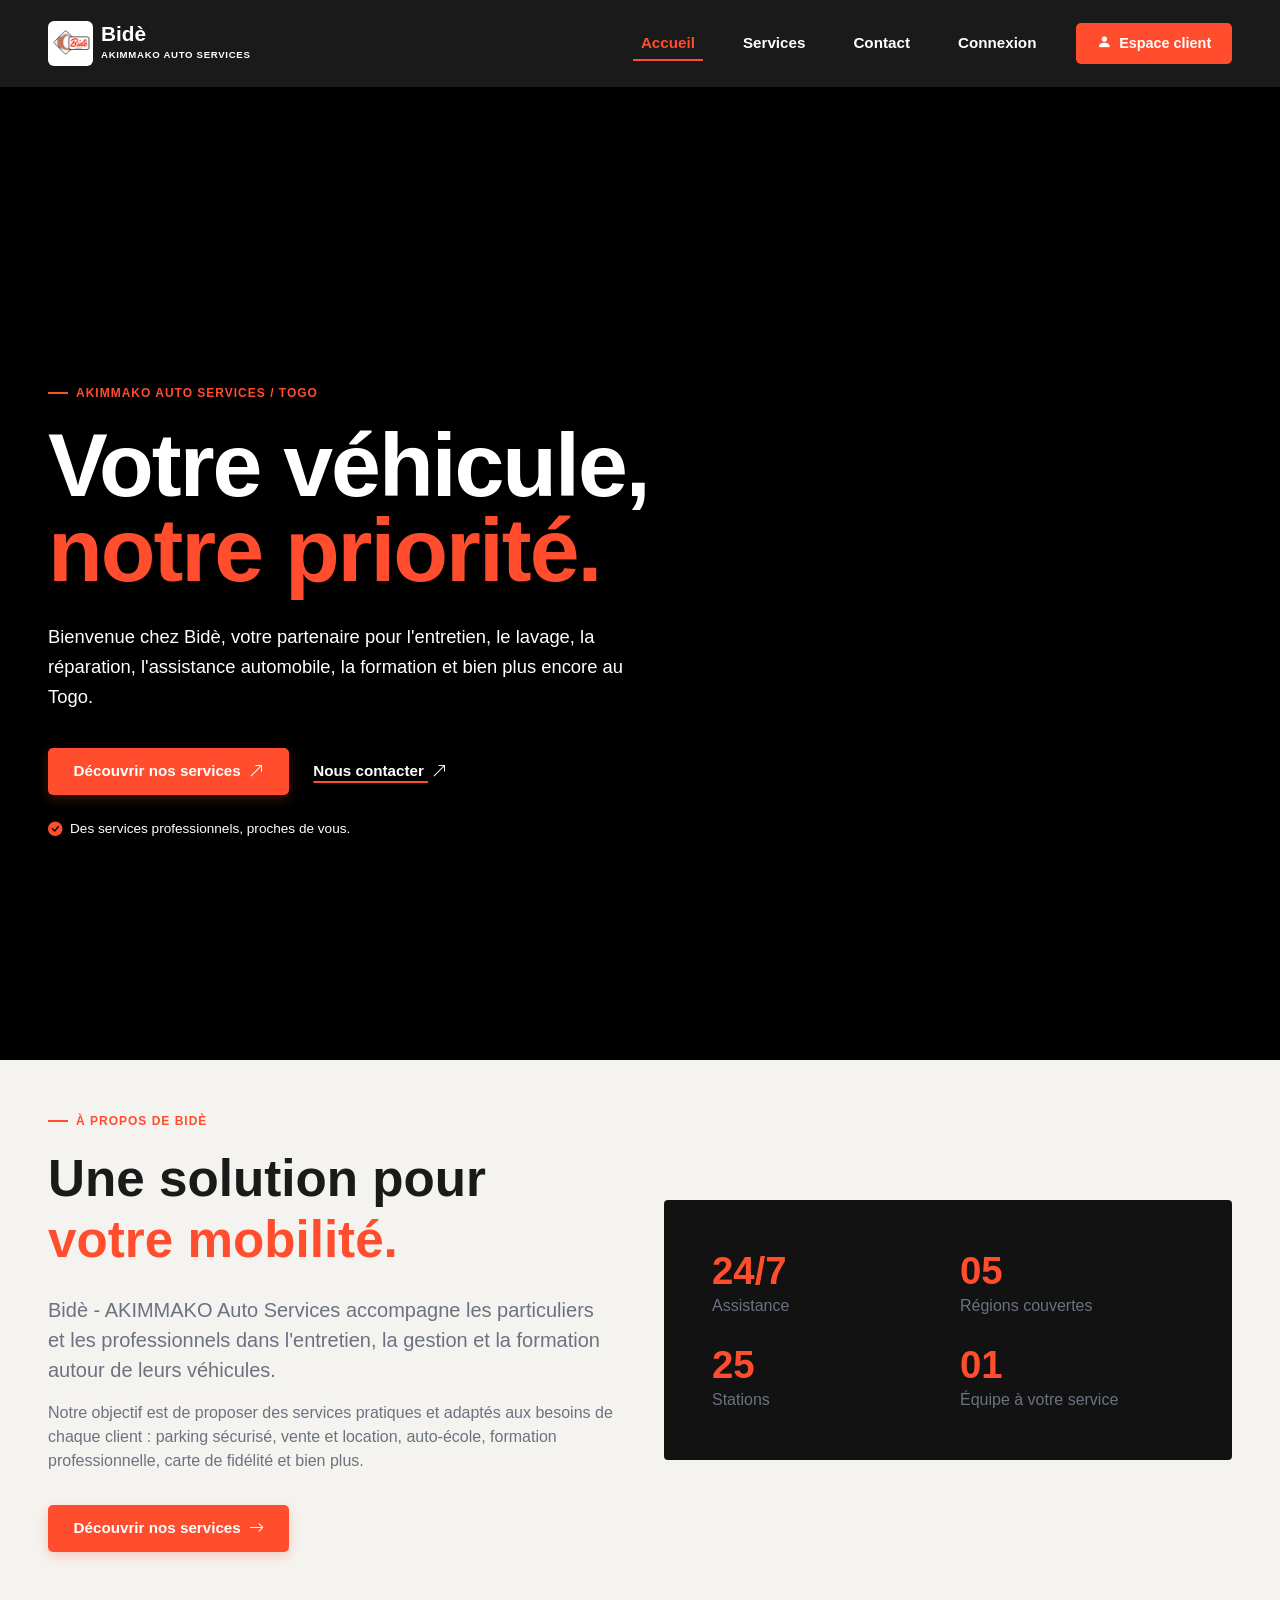
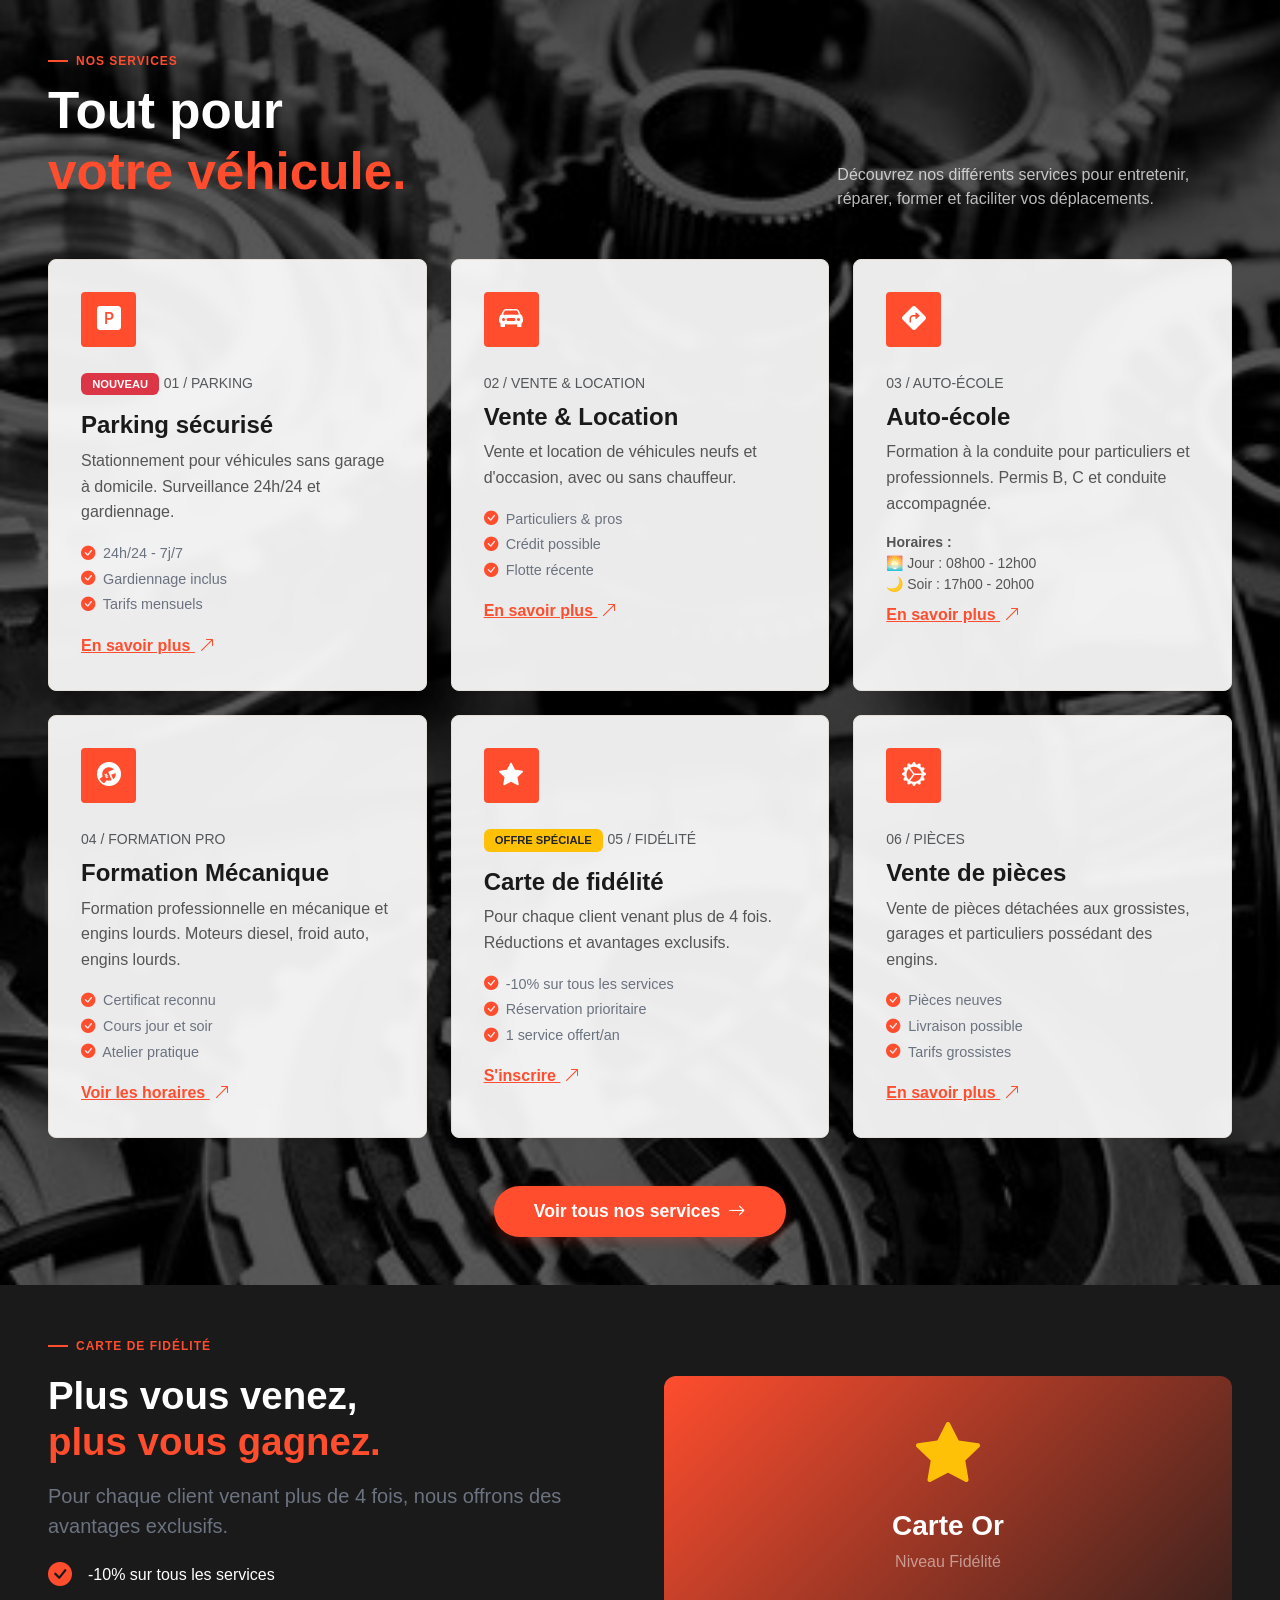
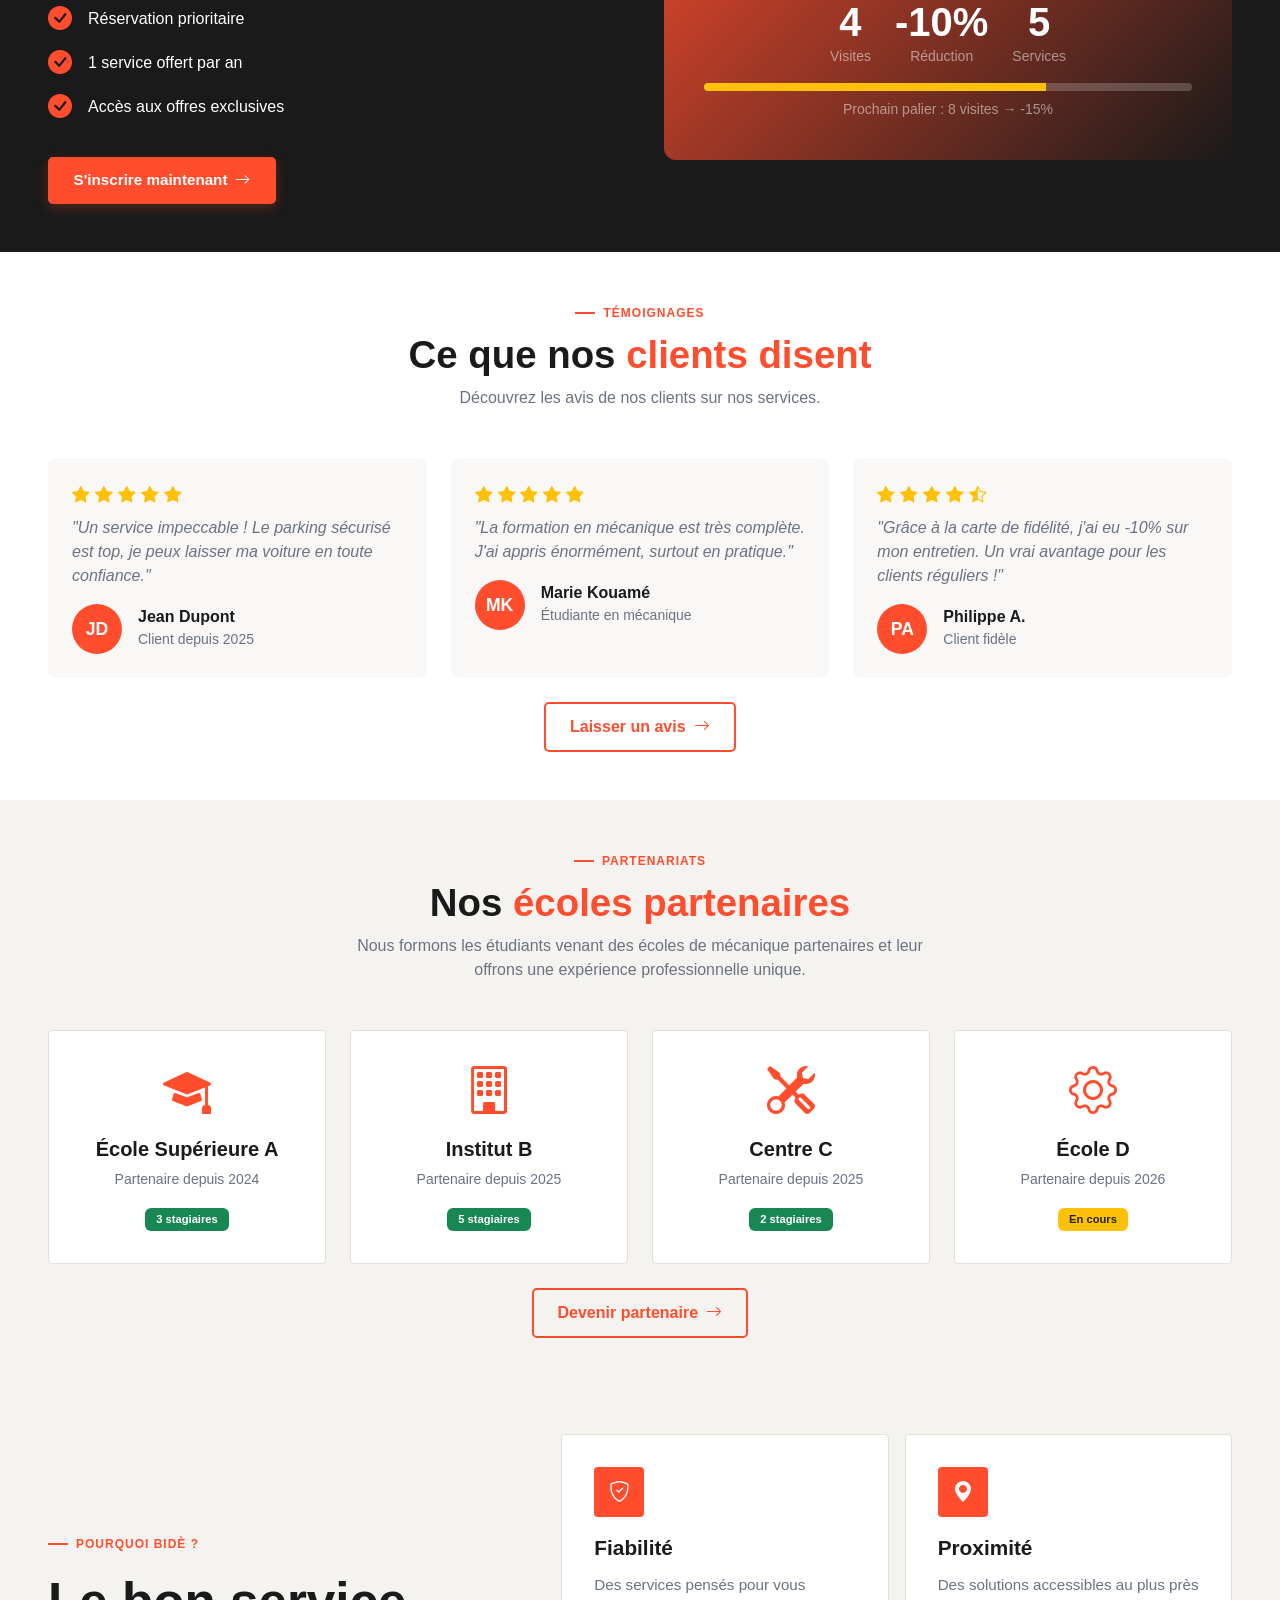
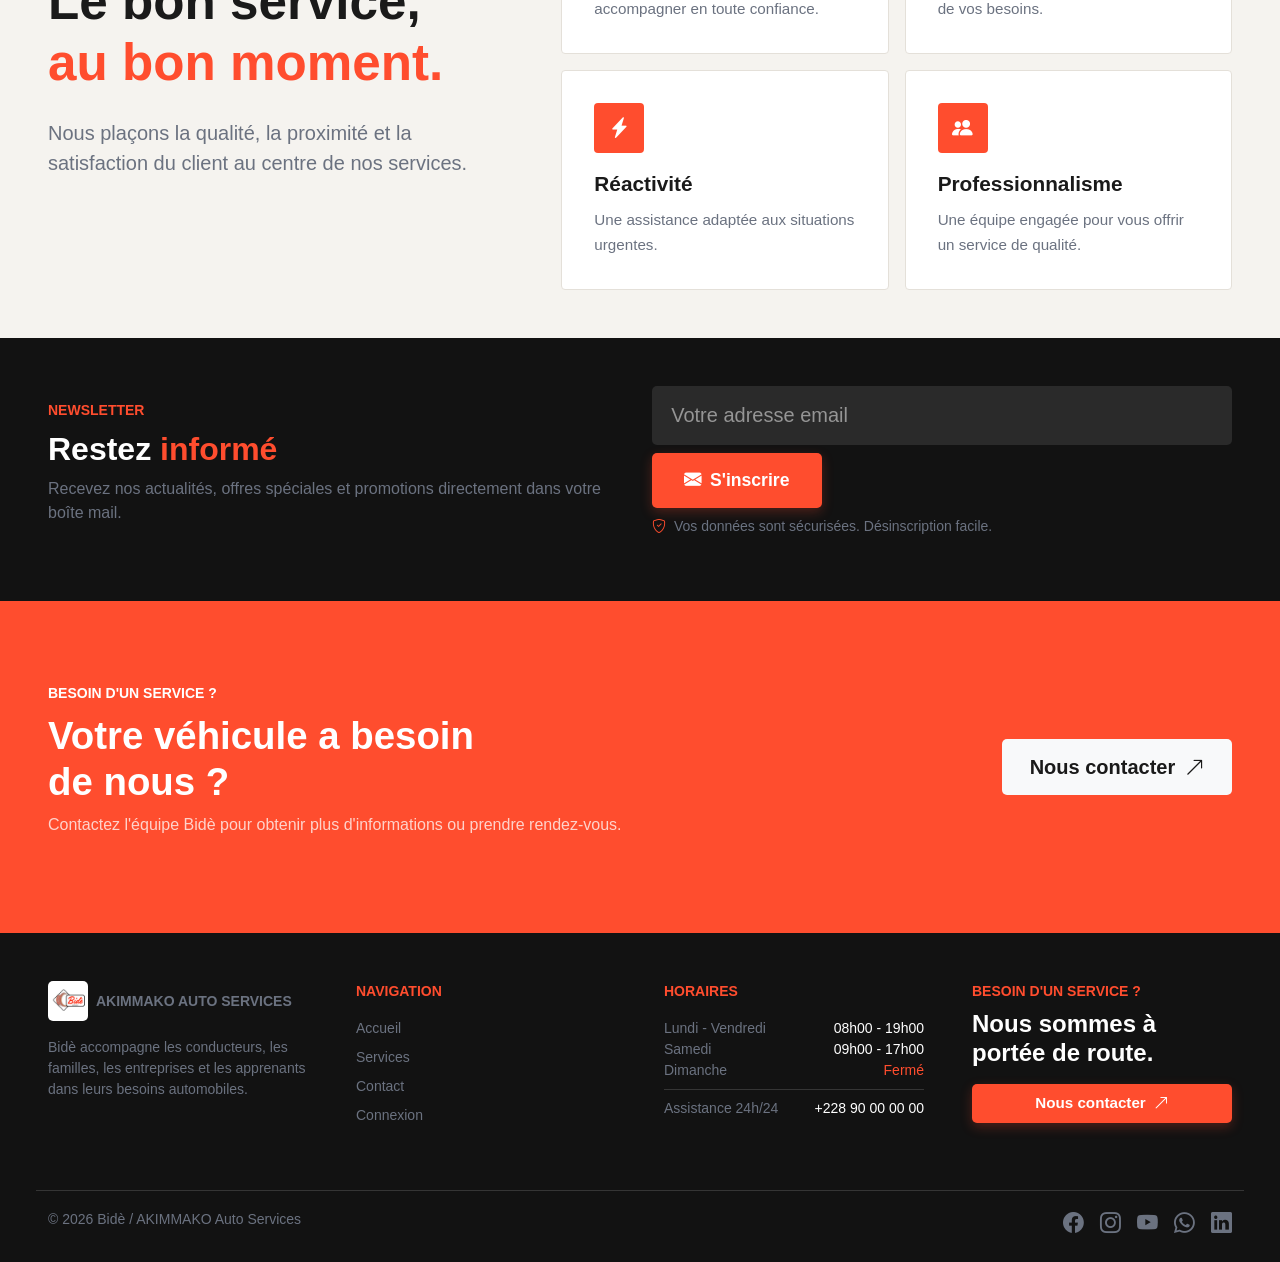
==== index.html @ 925da997 "Mise à jour complète du site : - Pages accueil, contact et services mises à jour - Nouvelles images " ====
<!DOCTYPE html>
<html lang="fr">

<head>
    <meta charset="UTF-8">
    <meta name="viewport" content="width=device-width, initial-scale=1.0">
    <title>Bidè - AKIMMAKO Auto Services</title>

    <!-- =====================================================
         BOOTSTRAP CSS
    ====================================================== -->
    <link href="https://cdn.jsdelivr.net/npm/bootstrap@5.3.0/dist/css/bootstrap.min.css" rel="stylesheet">

    <!-- =====================================================
         BOOTSTRAP ICONS
    ====================================================== -->
    <link rel="stylesheet" href="https://cdn.jsdelivr.net/npm/bootstrap-icons@1.11.0/font/bootstrap-icons.css">

    <!-- =====================================================
         CSS PERSONNALISÉ
    ====================================================== -->
    <link rel="stylesheet" href="css/style.css">

</head>

<body>

    <!-- =====================================================
         NAVBAR
    ====================================================== -->
    <nav class="navbar navbar-expand-lg navbar-bide">
        <div class="container-fluid px-lg-5">
            <a class="navbar-brand d-flex align-items-center gap-2" href="index.html">
                <img src="images/logo.jpeg" alt="Logo Bidè" class="brand-logo-img">
                <div>
                    <span class="brand-title">Bidè</span>
                    <span class="brand-subtitle">AKIMMAKO AUTO SERVICES</span>
                </div>
            </a>

            <button class="navbar-toggler" type="button" data-bs-toggle="collapse" data-bs-target="#navbarContent"
                    aria-controls="navbarContent" aria-expanded="false" aria-label="Ouvrir le menu">
                <span class="navbar-toggler-icon"></span>
            </button>

            <div class="collapse navbar-collapse" id="navbarContent">
                <ul class="navbar-nav ms-auto align-items-lg-center">
                    <li class="nav-item">
                        <a class="nav-link nav-link-bide active" href="index.html">Accueil</a>
                    </li>
                    <li class="nav-item">
                        <a class="nav-link nav-link-bide" href="depot_camara/service.html">Services</a>
                    </li>
                    <li class="nav-item">
                        <a class="nav-link nav-link-bide" href="pages/contact.html">Contact</a>
                    </li>
                    <li class="nav-item">
                        <a class="nav-link nav-link-bide" href="depot_serge/connexion.html">Connexion</a>
                    </li>
                    <li class="nav-item">
                        <a class="navbar-login" href="depot_serge/connexion.html">
                            <i class="bi bi-person-fill me-1"></i> Espace client
                        </a>
                    </li>
                </ul>
            </div>
        </div>
    </nav>
    <!-- =====================================================
         HERO - VIDÉO EN ARRIÈRE-PLAN
    ====================================================== -->
    <section class="hero-video-section">

        <!-- VIDÉO -->
        <video class="hero-video" autoplay muted loop playsinline>
            <source src="videos/videoaccueil1.mp4" type="video/mp4">
            Votre navigateur ne supporte pas la vidéo.
        </video>

        <!-- OVERLAY -->
        <div class="hero-overlay"></div>

        <!-- CONTENU HERO -->
        <div class="container-fluid px-lg-5 position-relative" style="z-index: 3;">
            <div class="row align-items-center min-vh-100">
                <div class="col-lg-7">

                    <span class="tagline-red">AKIMMAKO AUTO SERVICES / TOGO</span>

                    <h1 class="hero-title text-white">
                        Votre véhicule,<br>
                        <span class="text-red">notre priorité.</span>
                    </h1>

                    <p class="hero-description text-white">
                        Bienvenue chez Bidè, votre partenaire pour l'entretien, le lavage, la réparation,
                        l'assistance automobile, la formation et bien plus encore au Togo.
                    </p>

                    <div class="d-flex align-items-center gap-4 flex-wrap">
                        <a href="depot_camara/service.html" class="btn btn-red">
                            Découvrir nos services
                            <i class="bi bi-arrow-up-right ms-1"></i>
                        </a>
                        <a href="pages/contact.html" class="btn-link-underline">
                            Nous contacter
                            <i class="bi bi-arrow-up-right ms-1"></i>
                        </a>
                    </div>

                    <div class="sub-text-check mt-4">
                        <i class="bi bi-check-circle-fill text-danger"></i>
                        <span class="text-white">Des services professionnels, proches de vous.</span>
                    </div>

                </div>
            </div>
        </div>

    </section>


    <!-- =====================================================
         PRÉSENTATION - À PROPOS
    ====================================================== -->
    <section class="py-5">
        <div class="container-fluid px-lg-5">

            <div class="row align-items-center g-5">

                <!-- TEXTE -->
                <div class="col-lg-6">
                    <span class="tagline-red">À PROPOS DE BIDÈ</span>
                    <h2 class="display-3 fw-bold mt-3">
                        Une solution pour<br>
                        <span class="text-danger">votre mobilité.</span>
                    </h2>
                    <p class="text-secondary fs-5 mt-4">
                        Bidè - AKIMMAKO Auto Services accompagne les particuliers et les professionnels
                        dans l'entretien, la gestion et la formation autour de leurs véhicules.
                    </p>
                    <p class="text-secondary">
                        Notre objectif est de proposer des services pratiques et adaptés aux besoins
                        de chaque client : parking sécurisé, vente et location, auto-école,
                        formation professionnelle, carte de fidélité et bien plus.
                    </p>
                    <a href="depot_camara/service.html" class="btn btn-red mt-3">
                        Découvrir nos services
                        <i class="bi bi-arrow-right ms-1"></i>
                    </a>
                </div>

                <!-- CHIFFRES -->
                <div class="col-lg-6">
                    <div class="bg-dark text-white p-5 rounded">

                        <div class="row g-4">

                            <div class="col-6">
                                <div class="display-4 fw-bold text-danger">24/7</div>
                                <p class="text-secondary mb-0">Assistance</p>
                            </div>

                            <div class="col-6">
                                <div class="display-4 fw-bold text-danger">05</div>
                                <p class="text-secondary mb-0">Régions couvertes</p>
                            </div>

                            <div class="col-6">
                                <div class="display-4 fw-bold text-danger">25</div>
                                <p class="text-secondary mb-0">Stations</p>
                            </div>

                            <div class="col-6">
                                <div class="display-4 fw-bold text-danger">01</div>
                                <p class="text-secondary mb-0">Équipe à votre service</p>
                            </div>

                        </div>

                    </div>
                </div>

            </div>

        </div>
    </section>


    <!-- =====================================================
         NOS SERVICES (avec image de fond)
    ====================================================== -->
    <section id="services" class="py-5">

        <div class="container-fluid px-lg-5">

            <!-- TITRE -->
            <div class="d-flex justify-content-between align-items-end mb-5">
                <div>
                    <span class="tagline-red">NOS SERVICES</span>
                    <h2 class="display-3 fw-bold mt-2">
                        Tout pour<br>
                        <span class="text-danger">votre véhicule.</span>
                    </h2>
                </div>
                <p class="text-white col-lg-4 mb-0 d-none d-lg-block" style="opacity: 0.85;">
                    Découvrez nos différents services pour entretenir, réparer, former et faciliter vos déplacements.
                </p>
            </div>

            <!-- CARTES SERVICES -->
            <div class="row g-4">

                <!-- 1. PARKING -->
                <div class="col-lg-4 col-md-6">
                    <div class="home-service-card">
                        <div class="service-icon"><i class="bi bi-p-square-fill"></i></div>
                        <span class="badge bg-danger mb-2">NOUVEAU</span>
                        <span class="small text-muted">01 / PARKING</span>
                        <h3 class="fw-bold mt-2">Parking sécurisé</h3>
                        <p class="text-secondary">
                            Stationnement pour véhicules sans garage à domicile.
                            Surveillance 24h/24 et gardiennage.
                        </p>
                        <ul class="list-unstyled small text-start">
                            <li><i class="bi bi-check-circle-fill text-danger me-1"></i> 24h/24 - 7j/7</li>
                            <li><i class="bi bi-check-circle-fill text-danger me-1"></i> Gardiennage inclus</li>
                            <li><i class="bi bi-check-circle-fill text-danger me-1"></i> Tarifs mensuels</li>
                        </ul>
                        <a href="depot_camara/service.html" class="fw-bold" style="color: #FF4D2E;">
                            En savoir plus <i class="bi bi-arrow-up-right ms-1"></i>
                        </a>
                    </div>
                </div>

                <!-- 2. VENTE & LOCATION -->
                <div class="col-lg-4 col-md-6">
                    <div class="home-service-card">
                        <div class="service-icon"><i class="bi bi-car-front-fill"></i></div>
                        <span class="small text-muted">02 / VENTE & LOCATION</span>
                        <h3 class="fw-bold mt-2">Vente & Location</h3>
                        <p class="text-secondary">
                            Vente et location de véhicules neufs et d'occasion,
                            avec ou sans chauffeur.
                        </p>
                        <ul class="list-unstyled small text-start">
                            <li><i class="bi bi-check-circle-fill text-danger me-1"></i> Particuliers & pros</li>
                            <li><i class="bi bi-check-circle-fill text-danger me-1"></i> Crédit possible</li>
                            <li><i class="bi bi-check-circle-fill text-danger me-1"></i> Flotte récente</li>
                        </ul>
                        <a href="depot_camara/service.html" class="fw-bold" style="color: #FF4D2E;">
                            En savoir plus <i class="bi bi-arrow-up-right ms-1"></i>
                        </a>
                    </div>
                </div>

                <!-- 3. AUTO-ÉCOLE -->
                <div class="col-lg-4 col-md-6">
                    <div class="home-service-card">
                        <div class="service-icon"><i class="bi bi-sign-turn-right-fill"></i></div>
                        <span class="small text-muted">03 / AUTO-ÉCOLE</span>
                        <h3 class="fw-bold mt-2">Auto-école</h3>
                        <p class="text-secondary">
                            Formation à la conduite pour particuliers et professionnels.
                            Permis B, C et conduite accompagnée.
                        </p>
                        <div class="small text-start text-secondary">
                            <strong>Horaires :</strong><br>
                            🌅 Jour : 08h00 - 12h00<br>
                            🌙 Soir : 17h00 - 20h00
                        </div>
                        <a href="depot_camara/service.html" class="fw-bold mt-2 d-inline-block" style="color: #FF4D2E;">
                            En savoir plus <i class="bi bi-arrow-up-right ms-1"></i>
                        </a>
                    </div>
                </div>

                <!-- 4. FORMATION MÉCANIQUE -->
                <div class="col-lg-4 col-md-6">
                    <div class="home-service-card">
                        <div class="service-icon"><i class="bi bi-wrench-adjustable-circle-fill"></i></div>
                        <span class="small text-muted">04 / FORMATION PRO</span>
                        <h3 class="fw-bold mt-2">Formation Mécanique</h3>
                        <p class="text-secondary">
                            Formation professionnelle en mécanique et engins lourds.
                            Moteurs diesel, froid auto, engins lourds.
                        </p>
                        <ul class="list-unstyled small text-start">
                            <li><i class="bi bi-check-circle-fill text-danger me-1"></i> Certificat reconnu</li>
                            <li><i class="bi bi-check-circle-fill text-danger me-1"></i> Cours jour et soir</li>
                            <li><i class="bi bi-check-circle-fill text-danger me-1"></i> Atelier pratique</li>
                        </ul>
                        <a href="depot_camara/service.html" class="fw-bold" style="color: #FF4D2E;">
                            Voir les horaires <i class="bi bi-arrow-up-right ms-1"></i>
                        </a>
                    </div>
                </div>

                <!-- 5. CARTE DE FIDÉLITÉ -->
                <div class="col-lg-4 col-md-6">
                    <div class="home-service-card">
                        <div class="service-icon"><i class="bi bi-star-fill"></i></div>
                        <span class="badge bg-warning text-dark mb-2">OFFRE SPÉCIALE</span>
                        <span class="small text-muted">05 / FIDÉLITÉ</span>
                        <h3 class="fw-bold mt-2">Carte de fidélité</h3>
                        <p class="text-secondary">
                            Pour chaque client venant plus de 4 fois.
                            Réductions et avantages exclusifs.
                        </p>
                        <ul class="list-unstyled small text-start">
                            <li><i class="bi bi-check-circle-fill text-danger me-1"></i> -10% sur tous les services</li>
                            <li><i class="bi bi-check-circle-fill text-danger me-1"></i> Réservation prioritaire</li>
                            <li><i class="bi bi-check-circle-fill text-danger me-1"></i> 1 service offert/an</li>
                        </ul>
                        <a href="depot_serge/connexion.html" class="fw-bold" style="color: #FF4D2E;">
                            S'inscrire <i class="bi bi-arrow-up-right ms-1"></i>
                        </a>
                    </div>
                </div>

                <!-- 6. VENTE PIÈCES -->
                <div class="col-lg-4 col-md-6">
                    <div class="home-service-card">
                        <div class="service-icon"><i class="bi bi-gear-wide-connected"></i></div>
                        <span class="small text-muted">06 / PIÈCES</span>
                        <h3 class="fw-bold mt-2">Vente de pièces</h3>
                        <p class="text-secondary">
                            Vente de pièces détachées aux grossistes, garages
                            et particuliers possédant des engins.
                        </p>
                        <ul class="list-unstyled small text-start">
                            <li><i class="bi bi-check-circle-fill text-danger me-1"></i> Pièces neuves</li>
                            <li><i class="bi bi-check-circle-fill text-danger me-1"></i> Livraison possible</li>
                            <li><i class="bi bi-check-circle-fill text-danger me-1"></i> Tarifs grossistes</li>
                        </ul>
                        <a href="depot_camara/service.html" class="fw-bold" style="color: #FF4D2E;">
                            En savoir plus <i class="bi bi-arrow-up-right ms-1"></i>
                        </a>
                    </div>
                </div>

            </div>

            <!-- BOUTON -->
            <div class="text-center mt-5">
                <a href="depot_camara/service.html" class="btn btn-red btn-lg">
                    Voir tous nos services
                    <i class="bi bi-arrow-right ms-1"></i>
                </a>
            </div>

        </div>

    </section>


    <!-- =====================================================
         CARTE DE FIDÉLITÉ (section dédiée)
    ====================================================== -->
    <section class="py-5 fidelite-section" style="background-color: #1A1A1A;">
        <div class="container-fluid px-lg-5">

            <div class="row align-items-center g-5">

                <div class="col-lg-6">
                    <span class="tagline-red" style="color: #FF4D2E;">CARTE DE FIDÉLITÉ</span>
                    <h2 class="display-4 fw-bold text-white mt-3">
                        Plus vous venez, <br>
                        <span class="text-danger">plus vous gagnez.</span>
                    </h2>
                    <p class="text-secondary fs-5 mt-3">
                        Pour chaque client venant plus de 4 fois,
                        nous offrons des avantages exclusifs.
                    </p>
                    <ul class="list-unstyled mt-3">
                        <li class="d-flex align-items-center gap-3 mb-2">
                            <i class="bi bi-check-circle-fill text-danger fs-4"></i>
                            <span class="text-white">-10% sur tous les services</span>
                        </li>
                        <li class="d-flex align-items-center gap-3 mb-2">
                            <i class="bi bi-check-circle-fill text-danger fs-4"></i>
                            <span class="text-white">Réservation prioritaire</span>
                        </li>
                        <li class="d-flex align-items-center gap-3 mb-2">
                            <i class="bi bi-check-circle-fill text-danger fs-4"></i>
                            <span class="text-white">1 service offert par an</span>
                        </li>
                        <li class="d-flex align-items-center gap-3 mb-2">
                            <i class="bi bi-check-circle-fill text-danger fs-4"></i>
                            <span class="text-white">Accès aux offres exclusives</span>
                        </li>
                    </ul>
                    <a href="depot_serge/connexion.html" class="btn btn-red mt-3">
                        S'inscrire maintenant
                        <i class="bi bi-arrow-right ms-1"></i>
                    </a>
                </div>

                <div class="col-lg-6">
                    <div class="card-fidelite">
                        <div class="text-white">
                            <i class="bi bi-star-fill display-1 star-icon"></i>
                            <h3 class="fw-bold mt-3">Carte Or</h3>
                            <p class="text-white-50">Niveau Fidélité</p>
                            <div class="d-flex justify-content-center gap-4 mt-4">
                                <div>
                                    <span class="display-6 fw-bold">4</span>
                                    <small class="d-block text-white-50">Visites</small>
                                </div>
                                <div>
                                    <span class="display-6 fw-bold">-10%</span>
                                    <small class="d-block text-white-50">Réduction</small>
                                </div>
                                <div>
                                    <span class="display-6 fw-bold">5</span>
                                    <small class="d-block text-white-50">Services</small>
                                </div>
                            </div>
                            <div class="progress mt-3">
                                <div class="progress-bar bg-warning" style="width: 70%;"></div>
                            </div>
                            <small class="text-white-50 d-block mt-2">
                                Prochain palier : 8 visites → -15%
                            </small>
                        </div>
                    </div>
                </div>

            </div>

        </div>
    </section>


    <!-- =====================================================
         TÉMOIGNAGES CLIENTS
    ====================================================== -->
    <section class="py-5 bg-white">
        <div class="container-fluid px-lg-5">

            <div class="text-center mb-5">
                <span class="tagline-red">TÉMOIGNAGES</span>
                <h2 class="display-4 fw-bold mt-2">
                    Ce que nos <span class="text-danger">clients disent</span>
                </h2>
                <p class="text-secondary col-lg-6 mx-auto">
                    Découvrez les avis de nos clients sur nos services.
                </p>
            </div>

            <div class="row g-4">

                <!-- Témoignage 1 -->
                <div class="col-lg-4 col-md-6">
                    <div class="testimonial-card">
                        <div class="stars">
                            <i class="bi bi-star-fill"></i>
                            <i class="bi bi-star-fill"></i>
                            <i class="bi bi-star-fill"></i>
                            <i class="bi bi-star-fill"></i>
                            <i class="bi bi-star-fill"></i>
                        </div>
                        <p class="text-secondary fst-italic mt-2">
                            "Un service impeccable ! Le parking sécurisé est top,
                            je peux laisser ma voiture en toute confiance."
                        </p>
                        <div class="d-flex align-items-center mt-3">
                            <div class="avatar">JD</div>
                            <div class="ms-3">
                                <h6 class="fw-bold mb-0">Jean Dupont</h6>
                                <small class="text-secondary">Client depuis 2025</small>
                            </div>
                        </div>
                    </div>
                </div>

                <!-- Témoignage 2 -->
                <div class="col-lg-4 col-md-6">
                    <div class="testimonial-card">
                        <div class="stars">
                            <i class="bi bi-star-fill"></i>
                            <i class="bi bi-star-fill"></i>
                            <i class="bi bi-star-fill"></i>
                            <i class="bi bi-star-fill"></i>
                            <i class="bi bi-star-fill"></i>
                        </div>
                        <p class="text-secondary fst-italic mt-2">
                            "La formation en mécanique est très complète.
                            J'ai appris énormément, surtout en pratique."
                        </p>
                        <div class="d-flex align-items-center mt-3">
                            <div class="avatar">MK</div>
                            <div class="ms-3">
                                <h6 class="fw-bold mb-0">Marie Kouamé</h6>
                                <small class="text-secondary">Étudiante en mécanique</small>
                            </div>
                        </div>
                    </div>
                </div>

                <!-- Témoignage 3 -->
                <div class="col-lg-4 col-md-6">
                    <div class="testimonial-card">
                        <div class="stars">
                            <i class="bi bi-star-fill"></i>
                            <i class="bi bi-star-fill"></i>
                            <i class="bi bi-star-fill"></i>
                            <i class="bi bi-star-fill"></i>
                            <i class="bi bi-star-half"></i>
                        </div>
                        <p class="text-secondary fst-italic mt-2">
                            "Grâce à la carte de fidélité, j'ai eu -10% sur
                            mon entretien. Un vrai avantage pour les clients réguliers !"
                        </p>
                        <div class="d-flex align-items-center mt-3">
                            <div class="avatar">PA</div>
                            <div class="ms-3">
                                <h6 class="fw-bold mb-0">Philippe A.</h6>
                                <small class="text-secondary">Client fidèle</small>
                            </div>
                        </div>
                    </div>
                </div>

            </div>

            <div class="text-center mt-4">
                <a href="pages/contact.html" class="btn btn-outline-danger">
                    Laisser un avis
                    <i class="bi bi-arrow-right ms-1"></i>
                </a>
            </div>

        </div>
    </section>


    <!-- =====================================================
         PARTENARIATS ÉCOLES (comme avant)
    ====================================================== -->
    <section class="py-5" style="background-color: #F5F3EF;">
        <div class="container-fluid px-lg-5">

            <div class="text-center mb-5">
                <span class="tagline-red">PARTENARIATS</span>
                <h2 class="display-4 fw-bold mt-2">
                    Nos <span class="text-danger">écoles partenaires</span>
                </h2>
                <p class="text-secondary col-lg-6 mx-auto">
                    Nous formons les étudiants venant des écoles de mécanique partenaires
                    et leur offrons une expérience professionnelle unique.
                </p>
            </div>

            <div class="row g-4 justify-content-center">

                <div class="col-lg-3 col-md-6">
                    <div class="partner-card">
                        <i class="bi bi-mortarboard-fill display-3" style="color: #FF4D2E;"></i>
                        <h5 class="fw-bold mt-3">École Supérieure A</h5>
                        <p class="text-secondary small">Partenaire depuis 2024</p>
                        <span class="badge bg-success">3 stagiaires</span>
                    </div>
                </div>

                <div class="col-lg-3 col-md-6">
                    <div class="partner-card">
                        <i class="bi bi-building display-3" style="color: #FF4D2E;"></i>
                        <h5 class="fw-bold mt-3">Institut B</h5>
                        <p class="text-secondary small">Partenaire depuis 2025</p>
                        <span class="badge bg-success">5 stagiaires</span>
                    </div>
                </div>

                <div class="col-lg-3 col-md-6">
                    <div class="partner-card">
                        <i class="bi bi-tools display-3" style="color: #FF4D2E;"></i>
                        <h5 class="fw-bold mt-3">Centre C</h5>
                        <p class="text-secondary small">Partenaire depuis 2025</p>
                        <span class="badge bg-success">2 stagiaires</span>
                    </div>
                </div>

                <div class="col-lg-3 col-md-6">
                    <div class="partner-card">
                        <i class="bi bi-gear display-3" style="color: #FF4D2E;"></i>
                        <h5 class="fw-bold mt-3">École D</h5>
                        <p class="text-secondary small">Partenaire depuis 2026</p>
                        <span class="badge bg-warning text-dark">En cours</span>
                    </div>
                </div>

            </div>

            <div class="text-center mt-4">
                <a href="pages/contact.html" class="btn btn-outline-danger">
                    Devenir partenaire
                    <i class="bi bi-arrow-right ms-1"></i>
                </a>
            </div>

        </div>
    </section>


    <!-- =====================================================
         POURQUOI NOUS CHOISIR ?
    ====================================================== -->
    <section class="py-5">
        <div class="container-fluid px-lg-5">

            <div class="row align-items-center g-5">

                <div class="col-lg-5">
                    <span class="tagline-red">POURQUOI BIDÈ ?</span>
                    <h2 class="display-3 fw-bold mt-3">
                        Le bon service,<br>
                        <span class="text-danger">au bon moment.</span>
                    </h2>
                    <p class="text-secondary fs-5 mt-4">
                        Nous plaçons la qualité, la proximité et la satisfaction
                        du client au centre de nos services.
                    </p>
                </div>

                <div class="col-lg-7">
                    <div class="row g-3">

                        <div class="col-md-6">
                            <div class="reason-card">
                                <i class="bi bi-shield-check"></i>
                                <h3>Fiabilité</h3>
                                <p>Des services pensés pour vous accompagner en toute confiance.</p>
                            </div>
                        </div>

                        <div class="col-md-6">
                            <div class="reason-card">
                                <i class="bi bi-geo-alt-fill"></i>
                                <h3>Proximité</h3>
                                <p>Des solutions accessibles au plus près de vos besoins.</p>
                            </div>
                        </div>

                        <div class="col-md-6">
                            <div class="reason-card">
                                <i class="bi bi-lightning-charge-fill"></i>
                                <h3>Réactivité</h3>
                                <p>Une assistance adaptée aux situations urgentes.</p>
                            </div>
                        </div>

                        <div class="col-md-6">
                            <div class="reason-card">
                                <i class="bi bi-people-fill"></i>
                                <h3>Professionnalisme</h3>
                                <p>Une équipe engagée pour vous offrir un service de qualité.</p>
                            </div>
                        </div>

                    </div>
                </div>

            </div>

        </div>
    </section>


    <!-- =====================================================
         NEWSLETTER
    ====================================================== -->
    <section class="py-5 bg-dark text-white newsletter-section">
        <div class="container-fluid px-lg-5">

            <div class="row align-items-center g-4">

                <div class="col-lg-6">
                    <span class="text-danger small fw-bold text-uppercase">NEWSLETTER</span>
                    <h2 class="display-5 fw-bold mt-2">
                        Restez <span class="text-danger">informé</span>
                    </h2>
                    <p class="text-secondary">
                        Recevez nos actualités, offres spéciales et promotions
                        directement dans votre boîte mail.
                    </p>
                </div>

                <div class="col-lg-6">
                    <form class="d-flex flex-wrap gap-2">
                        <input type="email" class="form-control form-control-lg flex-grow-1" 
                               placeholder="Votre adresse email" required>
                        <button class="btn btn-red btn-lg">
                            <i class="bi bi-envelope-fill me-1"></i> S'inscrire
                        </button>
                    </form>
                    <p class="text-secondary small mt-2">
                        <i class="bi bi-shield-check text-danger me-1"></i>
                        Vos données sont sécurisées. Désinscription facile.
                    </p>
                </div>

            </div>

        </div>
    </section>


    <!-- =====================================================
         APPEL À L'ACTION
    ====================================================== -->
    <section class="home-cta">

        <div class="container-fluid px-lg-5">

            <div class="row align-items-center">

                <div class="col-lg-8">
                    <span class="small fw-bold text-white">BESOIN D'UN SERVICE ?</span>
                    <h2 class="display-4 fw-bold text-white mt-2">
                        Votre véhicule a besoin<br>de nous ?
                    </h2>
                    <p class="text-white opacity-75">
                        Contactez l'équipe Bidè pour obtenir plus d'informations
                        ou prendre rendez-vous.
                    </p>
                </div>

                <div class="col-lg-4 text-lg-end mt-4 mt-lg-0">
                    <a href="pages/contact.html" class="btn btn-light btn-lg">
                        Nous contacter
                        <i class="bi bi-arrow-up-right ms-1"></i>
                    </a>
                </div>

            </div>

        </div>

    </section>


    <!-- =====================================================
         FOOTER COMPLET
    ====================================================== -->
    <footer class="bg-dark text-white pt-5 pb-4">

        <div class="container-fluid px-lg-5">

            <div class="row g-5">

                <!-- IDENTITÉ -->
                <div class="col-lg-3 col-md-6">
                    <div class="d-flex align-items-center gap-2 mb-3">
                        <img src="images/logo.jpeg" alt="Logo Bidè" class="brand-logo-img-footer">
                        <span class="small fw-semibold text-secondary">AKIMMAKO AUTO SERVICES</span>
                    </div>
                    <p class="text-secondary small">
                        Bidè accompagne les conducteurs, les familles,
                        les entreprises et les apprenants dans leurs
                        besoins automobiles.
                    </p>
                </div>

                <!-- LIENS -->
                <div class="col-lg-3 col-md-6">
                    <span class="text-danger small fw-bold text-uppercase d-block mb-3">NAVIGATION</span>
                    <ul class="list-unstyled small d-flex flex-column gap-2">
                        <li><a href="index.html" class="text-secondary text-decoration-none">Accueil</a></li>
                        <li><a href="depot_camara/service.html" class="text-secondary text-decoration-none">Services</a></li>
                        <li><a href="pages/contact.html" class="text-secondary text-decoration-none">Contact</a></li>
                        <li><a href="depot_serge/connexion.html" class="text-secondary text-decoration-none">Connexion</a></li>
                    </ul>
                </div>

                <!-- HORAIRES -->
                <div class="col-lg-3 col-md-6">
                    <span class="text-danger small fw-bold text-uppercase d-block mb-3">HORAIRES</span>
                    <ul class="list-unstyled small">
                        <li class="d-flex justify-content-between text-secondary">
                            <span>Lundi - Vendredi</span>
                            <span class="text-white">08h00 - 19h00</span>
                        </li>
                        <li class="d-flex justify-content-between text-secondary">
                            <span>Samedi</span>
                            <span class="text-white">09h00 - 17h00</span>
                        </li>
                        <li class="d-flex justify-content-between text-secondary">
                            <span>Dimanche</span>
                            <span class="text-danger">Fermé</span>
                        </li>
                        <li class="d-flex justify-content-between text-secondary mt-2 pt-2 border-top border-secondary">
                            <span>Assistance 24h/24</span>
                            <span class="text-white">+228 90 00 00 00</span>
                        </li>
                    </ul>
                </div>

                <!-- CONTACT -->
                <div class="col-lg-3 col-md-6">
                    <span class="text-danger small fw-bold text-uppercase d-block mb-2">BESOIN D'UN SERVICE ?</span>
                    <h3 class="fw-bold mb-3">Nous sommes à portée de route.</h3>
                    <a href="pages/contact.html" class="btn btn-red w-100 py-2">
                        Nous contacter
                        <i class="bi bi-arrow-up-right ms-1"></i>
                    </a>
                </div>

            </div>

            <!-- RÉSEAUX SOCIAUX + COPYRIGHT -->
            <div class="row mt-5 pt-3 border-top border-secondary">
                <div class="col-md-6 text-center text-md-start">
                    <span class="text-secondary small">© 2026 Bidè / AKIMMAKO Auto Services</span>
                </div>
                <div class="col-md-6 text-center text-md-end mt-2 mt-md-0">
                    <div class="d-flex gap-3 justify-content-center justify-content-md-end">
                        <a href="#" class="social-link"><i class="bi bi-facebook"></i></a>
                        <a href="#" class="social-link"><i class="bi bi-instagram"></i></a>
                        <a href="#" class="social-link"><i class="bi bi-youtube"></i></a>
                        <a href="#" class="social-link"><i class="bi bi-whatsapp"></i></a>
                        <a href="#" class="social-link"><i class="bi bi-linkedin"></i></a>
                    </div>
                </div>
            </div>

        </div>

    </footer>


    <!-- =====================================================
         BOOTSTRAP JAVASCRIPT
    ====================================================== -->
    <script src="https://cdn.jsdelivr.net/npm/bootstrap@5.3.0/dist/js/bootstrap.bundle.min.js">
    </script>

    <!-- =====================================================
         JAVASCRIPT DU PROJET
    ====================================================== -->
    <script src="js/script.js"></script>

</body>

</html>
---- css/style.css ----
/* =========================================================
   VARIABLES
========================================================= */

:root {
    --bg-cream: #F5F3EF;
    --brand-red: #FF4D2E;
    --brand-red-hover: #E03E20;
    --dark-card: #121212;
    --dark-blue: #111827;
    --text-dark: #1A1A1A;
    --text-gray: #6B7280;
    --white: #FFFFFF;
}


/* =========================================================
   RESET / GLOBAL
========================================================= */

* {
    margin: 0;
    padding: 0;
    box-sizing: border-box;
}

html {
    scroll-behavior: smooth;
}

body {
    background-color: var(--bg-cream);
    color: var(--text-dark);
    font-family: -apple-system, BlinkMacSystemFont, "Segoe UI", Roboto, "Helvetica Neue", Arial, sans-serif;
    overflow-x: hidden;
}


/* =========================================================
   NAVBAR NOIRE
========================================================= */

.navbar-bide {
    position: relative;
    top: 0;
    left: 0;
    width: 100%;
    z-index: 1000;
    background-color: #1A1A1A !important;
    padding-top: 1rem;
    padding-bottom: 1rem;
    box-shadow: 0 2px 10px rgba(0, 0, 0, 0.3);
}

/* Logo */
.brand-logo-img {
    width: auto;
    height: 45px;
    object-fit: contain;
    border-radius: 6px;
}

.brand-logo-img-footer {
    width: auto;
    height: 40px;
    object-fit: contain;
    border-radius: 5px;
}

/* Nom Bidè */
.brand-title {
    display: block;
    color: #FFFFFF !important;
    font-size: 1.3rem;
    font-weight: 700;
    line-height: 1;
    text-shadow: none !important;
}

/* Sous-titre */
.brand-subtitle {
    display: block;
    margin-top: 3px;
    color: rgba(255, 255, 255, 0.7) !important;
    font-size: 0.6rem;
    font-weight: 600;
    letter-spacing: 0.7px;
    text-transform: uppercase;
    text-shadow: none !important;
}

/* Liens de navigation */
.nav-link-bide {
    position: relative;
    margin-left: 1rem;
    margin-right: 1rem;
    color: #FFFFFF !important;
    font-size: 0.95rem;
    font-weight: 600;
    text-decoration: none;
    transition: color 0.25s ease, opacity 0.25s ease;
    text-shadow: none !important;
}

.nav-link-bide::after {
    content: "";
    position: absolute;
    left: 0;
    bottom: 2px;
    width: 0;
    height: 2px;
    background-color: var(--brand-red);
    transition: width 0.25s ease;
}

.nav-link-bide:hover {
    color: var(--brand-red) !important;
}

.nav-link-bide:hover::after {
    width: 100%;
}

.nav-link-bide.active {
    color: var(--brand-red) !important;
}

.nav-link-bide.active::after {
    width: 100%;
}

/* Bouton Connexion / Espace client */
.navbar-login {
    display: inline-block;
    margin-left: 1rem;
    padding: 0.6rem 1.3rem;
    background-color: var(--brand-red);
    color: #FFFFFF !important;
    border-radius: 5px;
    font-size: 0.9rem;
    font-weight: 600;
    text-decoration: none;
    transition: background-color 0.25s ease, transform 0.25s ease, box-shadow 0.25s ease;
}

.navbar-login:hover {
    background-color: var(--brand-red-hover);
    color: #FFFFFF !important;
    transform: translateY(-2px);
    box-shadow: 0 6px 15px rgba(255, 77, 46, 0.3);
}

/* Hamburger */
.navbar-toggler {
    padding: 0.45rem 0.6rem;
    border: 1px solid rgba(255, 255, 255, 0.5);
    border-radius: 5px;
    box-shadow: none !important;
}

.navbar-toggler:focus {
    box-shadow: 0 0 0 0.2rem rgba(255, 77, 46, 0.25) !important;
}

.navbar-toggler-icon {
    background-image: url("data:image/svg+xml,%3csvg xmlns='http://www.w3.org/2000/svg' viewBox='0 0 30 30'%3e%3cpath stroke='rgba%28255,255,255,1%29' stroke-linecap='round' stroke-miterlimit='10' stroke-width='2' d='M4 7h22M4 15h22M4 23h22'/%3e%3c/svg%3e");
}

/* Menu mobile */
@media (max-width: 991.98px) {
    .navbar-bide {
        padding-top: 0.8rem;
        padding-bottom: 0.8rem;
    }

    .navbar-collapse {
        margin-top: 0.5rem;
        padding: 1rem;
        background-color: rgba(18, 18, 18, 0.97);
        border-radius: 6px;
        box-shadow: 0 10px 30px rgba(0, 0, 0, 0.25);
    }

    .navbar-nav {
        align-items: stretch !important;
    }

    .nav-link-bide {
        margin: 0;
        padding: 0.75rem 0 !important;
    }

    .nav-link-bide::after {
        display: none;
    }

    .navbar-login {
        display: block;
        margin: 0.75rem 0 0;
        text-align: center;
    }
}


/* =========================================================
   BOUTONS
========================================================= */

.btn-red {
    display: inline-flex;
    align-items: center;
    justify-content: center;
    gap: 4px;
    padding: 0.75rem 1.6rem;
    background-color: var(--brand-red);
    color: #FFFFFF !important;
    border: none;
    border-radius: 5px;
    font-size: 0.95rem;
    font-weight: 600;
    text-decoration: none;
    box-shadow: 0 4px 12px rgba(255, 77, 46, 0.25);
    transition: background-color 0.25s ease, transform 0.25s ease, box-shadow 0.25s ease;
}

.btn-red:hover {
    background-color: var(--brand-red-hover);
    color: #FFFFFF !important;
    transform: translateY(-2px);
    box-shadow: 0 7px 18px rgba(255, 77, 46, 0.35);
}

.btn-red.btn-lg {
    padding: 0.9rem 2rem;
    font-size: 1.1rem;
}

.btn-outline-danger {
    color: var(--brand-red) !important;
    border-color: var(--brand-red) !important;
    background: transparent;
    border: 2px solid var(--brand-red);
    padding: 0.7rem 1.5rem;
    border-radius: 5px;
    font-weight: 600;
    text-decoration: none;
    transition: all 0.25s ease;
}

.btn-outline-danger:hover {
    background-color: var(--brand-red) !important;
    color: #FFFFFF !important;
    transform: translateY(-2px);
    box-shadow: 0 6px 15px rgba(255, 77, 46, 0.3);
}

/* Lien souligné */
.btn-link-underline {
    color: #FFFFFF !important;
    font-size: 0.95rem;
    font-weight: 600;
    text-decoration: underline;
    text-decoration-color: var(--brand-red);
    text-decoration-thickness: 2px;
    text-underline-offset: 5px;
    transition: color 0.25s ease;
}

.btn-link-underline:hover {
    color: var(--brand-red) !important;
}


/* =========================================================
   TAGLINE ROUGE
========================================================= */

.tagline-red {
    position: relative;
    display: inline-block;
    padding-left: 28px;
    color: var(--brand-red);
    font-size: 0.75rem;
    font-weight: 700;
    letter-spacing: 1px;
    text-transform: uppercase;
}

.tagline-red::before {
    content: "";
    position: absolute;
    left: 0;
    top: 50%;
    width: 20px;
    height: 2px;
    background-color: var(--brand-red);
    transform: translateY(-50%);
}


/* =========================================================
   HERO - VIDÉO
========================================================= */

.hero-video-section {
    position: relative;
    min-height: 100vh;
    display: flex;
    align-items: center;
    padding-top: 80px;
    overflow: hidden;
    background-color: #000000;
}

.hero-video {
    position: absolute;
    top: 50%;
    left: 50%;
    width: 100%;
    height: 100%;
    object-fit: cover;
    transform: translate(-50%, -50%);
    z-index: 1;
}

.hero-overlay {
    position: absolute;
    top: 0;
    left: 0;
    width: 100%;
    height: 100%;
    z-index: 2;
    background: linear-gradient(
        90deg,
        rgba(0, 0, 0, 0.90) 0%,
        rgba(0, 0, 0, 0.70) 45%,
        rgba(0, 0, 0, 0.30) 100%
    );
}

/* Titre Hero */
.hero-title {
    margin-top: 1.2rem;
    margin-bottom: 1.8rem;
    color: #FFFFFF;
    font-size: clamp(3.2rem, 7vw, 6rem);
    font-weight: 800;
    line-height: 0.95;
    letter-spacing: -2px;
    text-shadow: 0 4px 15px rgba(0, 0, 0, 0.5);
}

.text-red {
    color: var(--brand-red) !important;
}

/* Description Hero */
.hero-description {
    max-width: 580px;
    margin-bottom: 2.2rem;
    color: #FFFFFF;
    font-size: 1.15rem;
    line-height: 1.65;
    text-shadow: 0 2px 8px rgba(0, 0, 0, 0.6);
}

.sub-text-check {
    display: flex;
    align-items: center;
    gap: 8px;
    font-size: 0.85rem;
}

.sub-text-check i {
    font-size: 0.9rem;
}


/* =========================================================
   SECTION GÉNÉRALE
========================================================= */

section {
    position: relative;
}

section.py-5 {
    overflow: hidden;
}

.text-danger {
    color: var(--brand-red) !important;
}

.bg-dark {
    background-color: var(--dark-card) !important;
}

.display-3 {
    font-size: clamp(2.5rem, 4vw, 3.5rem);
}

.display-4 {
    font-size: clamp(2rem, 3vw, 2.8rem);
}

.display-5 {
    font-size: clamp(1.8rem, 2.5vw, 2.5rem);
}


/* =========================================================
   CARTES SERVICES (page d'accueil)
========================================================= */

.home-service-card {
    height: 100%;
    min-height: 290px;
    padding: 2rem;
    background-color: var(--bg-cream);
    border: 1px solid #E4E0D9;
    border-radius: 4px;
    transition: transform 0.3s ease, box-shadow 0.3s ease, border-color 0.3s ease;
}

.home-service-card:hover {
    transform: translateY(-7px);
    border-color: var(--brand-red);
    box-shadow: 0 15px 35px rgba(0, 0, 0, 0.08);
}

/* Icônes services */
.service-icon {
    width: 55px;
    height: 55px;
    display: flex;
    align-items: center;
    justify-content: center;
    margin-bottom: 1.5rem;
    background-color: var(--brand-red);
    color: #FFFFFF;
    border-radius: 4px;
    font-size: 1.5rem;
}

.home-service-card h3 {
    font-size: 1.5rem;
    line-height: 1.2;
}

.home-service-card p {
    line-height: 1.6;
    color: var(--text-gray);
}

.home-service-card .badge {
    font-size: 0.7rem;
    padding: 0.35rem 0.7rem;
}

.home-service-card ul li {
    color: var(--text-gray);
    font-size: 0.9rem;
    padding: 2px 0;
}


/* =========================================================
   CARTES SERVICES - SECTION AVEC IMAGE DE FOND
========================================================= */

section#services {
    background-image: url('../images/piece.jpg');
    background-size: cover;
    background-position: center;
    background-repeat: no-repeat;
    position: relative;
    overflow: hidden;
}

section#services::before {
    content: '';
    position: absolute;
    top: 0;
    left: 0;
    width: 100%;
    height: 100%;
    background: rgba(0, 0, 0, 0.65);
    z-index: 0;
}

section#services .container-fluid {
    position: relative;
    z-index: 1;
}

section#services .tagline-red {
    color: #FF4D2E !important;
}

section#services .tagline-red::before {
    background-color: #FF4D2E;
}

section#services h2 {
    color: #FFFFFF !important;
}

section#services h2 .text-danger {
    color: #FF4D2E !important;
}

section#services .d-flex p {
    color: rgba(255, 255, 255, 0.85) !important;
}

section#services .home-service-card {
    background: rgba(255, 255, 255, 0.92);
    backdrop-filter: blur(5px);
    border-radius: 8px;
    padding: 2rem;
    height: 100%;
    transition: all 0.3s ease;
}

section#services .home-service-card:hover {
    background: rgba(255, 255, 255, 0.98);
    transform: translateY(-5px);
    box-shadow: 0 10px 30px rgba(0, 0, 0, 0.2);
}

section#services .home-service-card .text-secondary {
    color: #555 !important;
}

section#services .btn-red {
    padding: 12px 40px;
    border-radius: 50px;
}

section#services .btn-red:hover {
    transform: translateY(-3px);
    box-shadow: 0 10px 25px rgba(255, 77, 46, 0.4);
}


/* =========================================================
   SECTION POURQUOI BIDÈ
========================================================= */

.reason-card {
    height: 100%;
    padding: 2rem;
    background-color: #FFFFFF;
    border: 1px solid #E4E0D9;
    border-radius: 4px;
    transition: transform 0.3s ease, box-shadow 0.3s ease;
}

.reason-card:hover {
    transform: translateY(-5px);
    box-shadow: 0 12px 30px rgba(0, 0, 0, 0.08);
}

.reason-card > i {
    display: inline-flex;
    align-items: center;
    justify-content: center;
    width: 50px;
    height: 50px;
    margin-bottom: 1.2rem;
    background-color: var(--brand-red);
    color: #FFFFFF;
    border-radius: 4px;
    font-size: 1.3rem;
}

.reason-card h3 {
    margin-bottom: 0.7rem;
    font-size: 1.3rem;
    font-weight: 700;
}

.reason-card p {
    margin-bottom: 0;
    color: var(--text-gray);
    font-size: 0.95rem;
    line-height: 1.6;
}


/* =========================================================
   SECTION CARTE DE FIDÉLITÉ
========================================================= */

.fidelite-section {
    background-color: #1A1A1A;
}

.fidelite-section .tagline-red {
    color: #FF4D2E;
}

.fidelite-section .tagline-red::before {
    background-color: #FF4D2E;
}

.card-fidelite {
    background: linear-gradient(135deg, #FF4D2E 0%, #1A1A1A 100%);
    padding: 2.5rem;
    border-radius: 12px;
    text-align: center;
    position: relative;
}

.card-fidelite .star-icon {
    font-size: 4rem;
    color: #FFC107;
}

.card-fidelite .progress {
    height: 8px;
    background-color: rgba(255, 255, 255, 0.2);
}

.card-fidelite .progress-bar {
    background-color: #FFC107 !important;
}


/* =========================================================
   SECTION TÉMOIGNAGES
========================================================= */

.testimonial-card {
    background-color: #F9F8F6;
    padding: 1.5rem;
    border-radius: 8px;
    height: 100%;
    transition: transform 0.3s ease, box-shadow 0.3s ease;
}

.testimonial-card:hover {
    transform: translateY(-5px);
    box-shadow: 0 12px 30px rgba(0, 0, 0, 0.08);
}

.testimonial-card .stars {
    color: #FFC107;
    font-size: 1.1rem;
}

.testimonial-card .avatar {
    width: 50px;
    height: 50px;
    background-color: var(--brand-red);
    color: #FFFFFF;
    border-radius: 50%;
    display: flex;
    align-items: center;
    justify-content: center;
    font-weight: 700;
    font-size: 1.1rem;
    flex-shrink: 0;
}


/* =========================================================
   SECTION PARTENARIATS
========================================================= */

.partner-card {
    background: #FFFFFF;
    padding: 2rem;
    border: 1px solid #E4E0D9;
    border-radius: 4px;
    text-align: center;
    height: 100%;
    transition: transform 0.3s ease, box-shadow 0.3s ease;
}

.partner-card:hover {
    transform: translateY(-5px);
    box-shadow: 0 12px 30px rgba(0, 0, 0, 0.08);
}

.partner-card i {
    font-size: 3rem;
    color: var(--brand-red);
}

.partner-card h5 {
    font-weight: 700;
    margin-top: 1rem;
}

.partner-card .badge {
    font-size: 0.7rem;
    padding: 0.35rem 0.7rem;
}


/* =========================================================
   NEWSLETTER
========================================================= */

.newsletter-section {
    background-color: var(--dark-card);
    color: #FFFFFF;
    padding: 4rem 0;
}

.newsletter-section .form-control {
    padding: 0.9rem 1.2rem;
    border-radius: 5px;
    border: none;
    background-color: rgba(255, 255, 255, 0.1);
    color: #FFFFFF;
}

.newsletter-section .form-control::placeholder {
    color: rgba(255, 255, 255, 0.5);
}

.newsletter-section .form-control:focus {
    background-color: rgba(255, 255, 255, 0.15);
    box-shadow: 0 0 0 0.2rem rgba(255, 77, 46, 0.25);
    color: #FFFFFF;
}

.newsletter-section .form-control.is-invalid {
    border: 2px solid #EF4444;
    background-color: rgba(239, 68, 68, 0.1);
}

.newsletter-section .form-control.is-valid {
    border: 2px solid #10B981;
    background-color: rgba(16, 185, 129, 0.1);
}


/* =========================================================
   CALL TO ACTION
========================================================= */

.home-cta {
    padding-top: 5rem;
    padding-bottom: 5rem;
    background-color: var(--brand-red);
}

.home-cta .btn-light {
    padding: 0.8rem 1.7rem;
    color: var(--text-dark);
    border: none;
    border-radius: 5px;
    font-weight: 600;
    transition: transform 0.25s ease, box-shadow 0.25s ease;
}

.home-cta .btn-light:hover {
    transform: translateY(-2px);
    box-shadow: 0 8px 20px rgba(0, 0, 0, 0.15);
}


/* =========================================================
   FOOTER
========================================================= */

footer {
    background-color: var(--dark-card) !important;
}

footer a {
    transition: color 0.2s ease;
}

footer a:hover {
    color: var(--brand-red) !important;
}

footer h3 {
    font-size: 1.5rem;
}

footer .border-secondary {
    border-color: rgba(255, 255, 255, 0.15) !important;
}

footer .social-link {
    color: #6B7280;
    font-size: 1.3rem;
    transition: color 0.3s ease, transform 0.3s ease;
}

footer .social-link:hover {
    color: var(--brand-red) !important;
    transform: translateY(-3px);
}


/* =========================================================
   RESPONSIVE - TABLETTE
========================================================= */

@media (max-width: 991.98px) {
    /* Hero */
    .hero-video-section {
        min-height: 90vh;
    }

    .hero-title {
        font-size: clamp(3rem, 8vw, 5rem);
    }

    .hero-description {
        max-width: 650px;
    }

    /* Services */
    .home-service-card {
        min-height: 270px;
    }

    section#services .home-service-card {
        min-height: 270px;
    }

    /* Newsletter */
    .newsletter-section {
        padding: 3rem 0;
    }

    /* Footer */
    footer .col-lg-3 {
        margin-bottom: 2rem;
    }
}


/* =========================================================
   RESPONSIVE - MOBILE
========================================================= */

@media (max-width: 767.98px) {
    /* Navbar */
    .brand-logo-img {
        height: 38px;
    }

    .brand-title {
        font-size: 1.1rem;
    }

    .brand-subtitle {
        font-size: 0.52rem;
    }

    /* Hero */
    .hero-video-section {
        min-height: 100vh;
        padding-top: 90px;
    }

    .hero-overlay {
        background: linear-gradient(90deg, rgba(0, 0, 0, 0.90), rgba(0, 0, 0, 0.65));
    }

    .hero-title {
        margin-top: 1rem;
        margin-bottom: 1.3rem;
        font-size: clamp(2.8rem, 13vw, 4.5rem);
        letter-spacing: -1px;
    }

    .hero-description {
        font-size: 1rem;
        line-height: 1.6;
    }

    .btn-red {
        padding: 0.7rem 1.2rem;
        font-size: 0.9rem;
    }

    .btn-link-underline {
        font-size: 0.9rem;
    }

    /* Services */
    .home-service-card {
        min-height: auto;
        padding: 1.5rem;
    }

    .home-service-card h3 {
        font-size: 1.3rem;
    }

    section#services .home-service-card {
        min-height: auto;
        padding: 1.5rem;
    }

    section#services .btn-red {
        padding: 10px 30px;
    }

    /* Carte de fidélité */
    .card-fidelite {
        padding: 1.5rem;
    }

    .card-fidelite .star-icon {
        font-size: 3rem;
    }

    /* Pourquoi */
    .reason-card {
        padding: 1.5rem;
    }

    /* Partenaires */
    .partner-card {
        padding: 1.5rem;
    }

    /* Témoignages */
    .testimonial-card {
        padding: 1.2rem;
    }

    /* Newsletter */
    .newsletter-section {
        padding: 2.5rem 0;
    }

    .newsletter-section .form-control {
        padding: 0.7rem 1rem;
    }

    /* CTA */
    .home-cta {
        padding-top: 3.5rem;
        padding-bottom: 3.5rem;
    }

    .home-cta h2 {
        font-size: 2.4rem;
    }

    /* Footer */
    footer {
        text-align: left;
    }

    footer .social-link {
        font-size: 1.1rem;
    }
}


/* =========================================================
   RESPONSIVE - TRÈS PETITS ÉCRANS
========================================================= */

@media (max-width: 480px) {
    .navbar-bide {
        padding-left: 0.5rem;
        padding-right: 0.5rem;
    }

    .brand-logo-img {
        height: 35px;
    }

    .brand-title {
        font-size: 1rem;
    }

    .brand-subtitle {
        font-size: 0.45rem;
        letter-spacing: 0.4px;
    }

    .hero-title {
        font-size: 2.8rem;
        line-height: 0.98;
    }

    .hero-description {
        font-size: 0.95rem;
    }

    .hero-video-section .d-flex {
        gap: 1rem !important;
        flex-direction: column;
        align-items: flex-start !important;
    }

    .btn-red {
        width: 100%;
        justify-content: center;
    }

    .btn-link-underline {
        display: inline-block;
        margin-top: 0.3rem;
    }

    .home-service-card {
        padding: 1.3rem;
    }

    .home-service-card h3 {
        font-size: 1.2rem;
    }

    section#services .home-service-card {
        padding: 1.3rem;
    }

    .home-cta h2 {
        font-size: 2rem;
    }

    .home-cta .btn-light {
        width: 100%;
        justify-content: center;
    }

    .display-3 {
        font-size: 2rem;
    }

    .display-4 {
        font-size: 1.8rem;
    }

    .display-5 {
        font-size: 1.5rem;
    }

    .reason-card {
        padding: 1.2rem;
    }

    .partner-card {
        padding: 1.2rem;
    }

    .testimonial-card {
        padding: 1rem;
    }

    .card-fidelite {
        padding: 1.2rem;
    }

    .card-fidelite .display-6 {
        font-size: 1.2rem;
    }

    .newsletter-section {
        padding: 2rem 0;
    }

    .newsletter-section .btn-red {
        width: 100%;
        margin-top: 0.5rem;
    }

    footer h3 {
        font-size: 1.2rem;
    }
}


/* =========================================================
   ANIMATIONS - Intersection Observer
========================================================= */

.home-service-card,
.reason-card,
.partner-card,
.testimonial-card {
    opacity: 0;
    transform: translateY(25px);
    transition: opacity 0.6s ease, transform 0.6s ease, border-color 0.3s ease, box-shadow 0.3s ease;
}

.home-service-card.service-visible,
.reason-card.reason-visible,
.partner-card.partner-visible,
.testimonial-card.testimonial-visible {
    opacity: 1;
    transform: translateY(0);
}

/* Animation badges */
@keyframes pulse {
    0% {
        transform: scale(1);
    }
    50% {
        transform: scale(1.05);
    }
    100% {
        transform: scale(1);
    }
}

.badge.bg-danger,
.badge.bg-warning {
    animation: pulse 2s infinite;
}


/* =========================================================
   TOASTS (notifications)
========================================================= */

.toast-message {
    position: fixed;
    bottom: 30px;
    right: 30px;
    max-width: 400px;
    padding: 16px 24px;
    border-radius: 8px;
    color: #fff;
    font-weight: 600;
    font-size: 0.95rem;
    z-index: 9999;
    box-shadow: 0 10px 30px rgba(0, 0, 0, 0.2);
    font-family: -apple-system, BlinkMacSystemFont, "Segoe UI", Roboto, sans-serif;
    animation: slideUp 0.3s ease forwards;
}

@keyframes slideUp {
    0% {
        opacity: 0;
        transform: translateY(20px);
    }
    100% {
        opacity: 1;
        transform: translateY(0);
    }
}


/* =========================================================
   UTILITAIRES
========================================================= */

.text-secondary {
    color: var(--text-gray) !important;
}

.bg-white {
    background-color: #FFFFFF !important;
}

.bg-light {
    background-color: #F9F8F6 !important;
}

.rounded {
    border-radius: 4px !important;
}

.rounded-1 {
    border-radius: 4px !important;
}

.border {
    border: 1px solid #E4E0D9 !important;
}

.border-top {
    border-top: 1px solid #E4E0D9 !important;
}

.shadow-sm {
    box-shadow: 0 2px 8px rgba(0, 0, 0, 0.05) !important;
}

.shadow-hover:hover {
    box-shadow: 0 12px 30px rgba(0, 0, 0, 0.08) !important;
    transform: translateY(-5px);
    transition: all 0.3s ease;
}

.fw-700 {
    font-weight: 700 !important;
}

.fst-italic {
    font-style: italic !important;
}

/* =========================================================
   NAVBAR NOIRE FIXE
========================================================= */

body {
    padding-top: 80px;
}

.navbar-bide {
    position: fixed;
    top: 0;
    left: 0;
    width: 100%;
    z-index: 1000;
    background-color: #1A1A1A !important;
    padding: 1rem 0;
    box-shadow: 0 2px 10px rgba(0, 0, 0, 0.3);
    transition: padding 0.3s ease, box-shadow 0.3s ease;
}

.navbar-bide.scrolled {
    padding: 0.8rem 0;
    box-shadow: 0 2px 20px rgba(0, 0, 0, 0.4);
}

/* Liens en blanc */
.navbar-bide .brand-title,
.navbar-bide .brand-subtitle,
.navbar-bide .nav-link-bide {
    color: #FFFFFF !important;
    text-shadow: none !important;
}

.navbar-bide .nav-link-bide:hover,
.navbar-bide .nav-link-bide.active {
    color: #FF4D2E !important;
}

.navbar-bide .navbar-login {
    background: #FF4D2E;
    color: #FFFFFF !important;
    padding: 0.6rem 1.3rem;
    border-radius: 5px;
    font-weight: 600;
    text-decoration: none;
    transition: all 0.3s ease;
}

.navbar-bide .navbar-login:hover {
    background: #E03E20;
    transform: translateY(-2px);
}

/* Hamburger */
.navbar-bide .navbar-toggler {
    border: 1px solid rgba(255, 255, 255, 0.3);
}

.navbar-bide .navbar-toggler-icon {
    background-image: url("data:image/svg+xml,%3csvg xmlns='http://www.w3.org/2000/svg' viewBox='0 0 30 30'%3e%3cpath stroke='rgba%28255,255,255,1%29' stroke-linecap='round' stroke-miterlimit='10' stroke-width='2' d='M4 7h22M4 15h22M4 23h22'/%3e%3c/svg%3e");
}

/* Mobile */
@media (max-width: 991.98px) {
    body { padding-top: 70px; }
    .navbar-bide .navbar-collapse {
        background: #1A1A1A;
        padding: 1rem;
        border-radius: 6px;
        margin-top: 0.5rem;
    }
    .navbar-bide .nav-link-bide {
        padding: 0.75rem 0 !important;
    }
    .navbar-bide .navbar-login {
        display: block;
        text-align: center;
        margin-top: 0.5rem;
    }
}

/* =========================================================
   PAGE CONTACT - STYLES SPÉCIFIQUES
========================================================= */

/* Bannière Contact */
.contact-hero {
    min-height: 400px;
    display: flex;
    align-items: center;
    background-color: #1A1A1A;
}

/* Cartes d'informations (fond noir) */
.contact-info-card {
    background-color: #1A1A1A !important;
    padding: 2rem;
    height: 100%;
    text-align: center;
    border-radius: 4px;
    border: 1px solid #333333;
    transition: transform 0.3s ease, box-shadow 0.3s ease;
}

.contact-info-card:hover {
    transform: translateY(-5px);
    box-shadow: 0 12px 30px rgba(0, 0, 0, 0.2);
}

.contact-info-card .icon-circle {
    display: inline-flex;
    align-items: center;
    justify-content: center;
    width: 60px;
    height: 60px;
    background: #FF4D2E;
    color: #ffffff;
    border-radius: 50%;
    font-size: 1.5rem;
    margin-bottom: 1rem;
}

/* Formulaire de contact */
.contact-form-wrapper {
    background: #ffffff;
    padding: 2.5rem;
    border-radius: 4px;
    border: 1px solid #E4E0D9;
}

.contact-form-wrapper .form-control,
.contact-form-wrapper .form-select {
    padding: 0.75rem 1rem;
    border-radius: 4px;
    border: 1px solid #E4E0D9;
    background: #F9F8F6;
    transition: border-color 0.3s ease, box-shadow 0.3s ease;
}

.contact-form-wrapper .form-control:focus,
.contact-form-wrapper .form-select:focus {
    border-color: #FF4D2E;
    box-shadow: 0 0 0 0.2rem rgba(255, 77, 46, 0.15);
    background: #ffffff;
}

.contact-form-wrapper .form-control::placeholder {
    color: #9CA3AF;
}

.contact-form-wrapper textarea.form-control {
    resize: vertical;
    min-height: 150px;
}

.contact-form-wrapper .btn-submit {
    display: inline-flex;
    align-items: center;
    justify-content: center;
    gap: 8px;
    width: 100%;
    padding: 0.9rem;
    background: #FF4D2E;
    color: #ffffff;
    border: none;
    border-radius: 4px;
    font-size: 1rem;
    font-weight: 600;
    transition: background 0.25s ease, transform 0.25s ease, box-shadow 0.25s ease;
    cursor: pointer;
}

.contact-form-wrapper .btn-submit:hover {
    background: #E03E20;
    transform: translateY(-2px);
    box-shadow: 0 7px 18px rgba(255, 77, 46, 0.35);
}

.contact-form-wrapper .security-text {
    font-size: 0.85rem;
    color: #9CA3AF;
    text-align: center;
    margin: 0;
    padding-top: 0.5rem;
}

.contact-form-wrapper .security-text i {
    color: #FF4D2E;
}

/* Carte Google Maps */
.contact-map-container {
    border-radius: 4px;
    overflow: hidden;
    border: 1px solid #E4E0D9;
    min-height: 300px;
    flex: 1;
}

.contact-map-container iframe {
    width: 100%;
    height: 100%;
    min-height: 300px;
    display: block;
}

/* Bloc horaires */
.contact-hours-card {
    background: #ffffff;
    padding: 1.5rem 2rem;
    border-radius: 4px;
    border: 1px solid #E4E0D9;
}

.contact-hours-card .hours-header {
    display: flex;
    align-items: center;
    gap: 0.75rem;
    margin-bottom: 0.75rem;
}

.contact-hours-card .hours-header i {
    color: #FF4D2E;
    font-size: 1.3rem;
}

.contact-hours-card .hours-header h5 {
    font-weight: 700;
    margin: 0;
    color: #1A1A1A;
}

.contact-hours-card .hours-grid {
    display: flex;
    flex-wrap: wrap;
    gap: 0.25rem 2rem;
    font-size: 0.95rem;
    color: #1A1A1A;
}

.contact-hours-card .hours-grid .day {
    color: #6B7280;
    min-width: 120px;
}

.contact-hours-card .hours-grid .closed {
    color: #FF4D2E;
    font-weight: 600;
}

.contact-hours-card .hours-divider {
    margin-top: 0.75rem;
    padding-top: 0.75rem;
    border-top: 1px solid #E4E0D9;
    font-size: 0.85rem;
    color: #6B7280;
}

.contact-hours-card .hours-divider i {
    color: #FF4D2E;
    margin-right: 4px;
}

.contact-hours-card .hours-divider strong {
    color: #1A1A1A;
}

/* CTA Contact */
.contact-cta {
    padding: 5rem 0;
    background: #FF4D2E;
}

.contact-cta .cta-subtitle {
    font-size: 0.85rem;
    font-weight: 700;
    text-transform: uppercase;
    color: #ffffff;
}

.contact-cta .btn-light {
    padding: 0.9rem 2.5rem;
    color: #1A1A1A;
    background: #ffffff;
    border: none;
    border-radius: 4px;
    font-weight: 600;
    font-size: 1rem;
    transition: transform 0.25s ease, box-shadow 0.25s ease;
}

.contact-cta .btn-light:hover {
    transform: translateY(-2px);
    box-shadow: 0 8px 20px rgba(0, 0, 0, 0.15);
}

/* Responsive Contact */
@media (max-width: 991.98px) {
    .contact-hero {
        min-height: 300px;
    }
    .contact-form-wrapper {
        padding: 2rem;
    }
    .contact-map-container {
        min-height: 250px;
    }
    .contact-map-container iframe {
        min-height: 250px;
    }
    .contact-cta {
        padding: 4rem 0;
    }
}

@media (max-width: 767.98px) {
    .contact-hero {
        min-height: 250px;
    }
    .contact-hero h1 {
        font-size: 2rem;
    }
    .contact-form-wrapper {
        padding: 1.5rem;
    }
    .contact-info-card {
        padding: 1.5rem;
    }
    .contact-info-card .icon-circle {
        width: 50px;
        height: 50px;
        font-size: 1.2rem;
    }
    .contact-hours-card {
        padding: 1.25rem 1.5rem;
    }
    .contact-hours-card .hours-grid {
        font-size: 0.9rem;
    }
    .contact-hours-card .hours-grid .day {
        min-width: 90px;
    }
    .contact-map-container {
        min-height: 200px;
    }
    .contact-map-container iframe {
        min-height: 200px;
    }
    .contact-cta {
        padding: 3rem 0;
    }
    .contact-cta h2 {
        font-size: 2rem;
    }
    .contact-cta .btn-light {
        width: 100%;
        justify-content: center;
    }
}

@media (max-width: 480px) {
    .contact-hero {
        min-height: 200px;
        padding: 2rem 0;
    }
    .contact-hero h1 {
        font-size: 1.8rem;
    }
    .contact-form-wrapper {
        padding: 1.2rem;
    }
    .contact-form-wrapper h3 {
        font-size: 1.2rem;
    }
    .contact-info-card {
        padding: 1.25rem;
    }
    .contact-info-card .icon-circle {
        width: 45px;
        height: 45px;
        font-size: 1rem;
    }
    .contact-hours-card {
        padding: 1rem 1.25rem;
    }
    .contact-hours-card .hours-grid {
        font-size: 0.85rem;
    }
    .contact-hours-card .hours-grid .day {
        min-width: 75px;
    }
    .contact-map-container {
        min-height: 180px;
    }
    .contact-map-container iframe {
        min-height: 180px;
    }
    .contact-cta h2 {
        font-size: 1.6rem;
    }
}
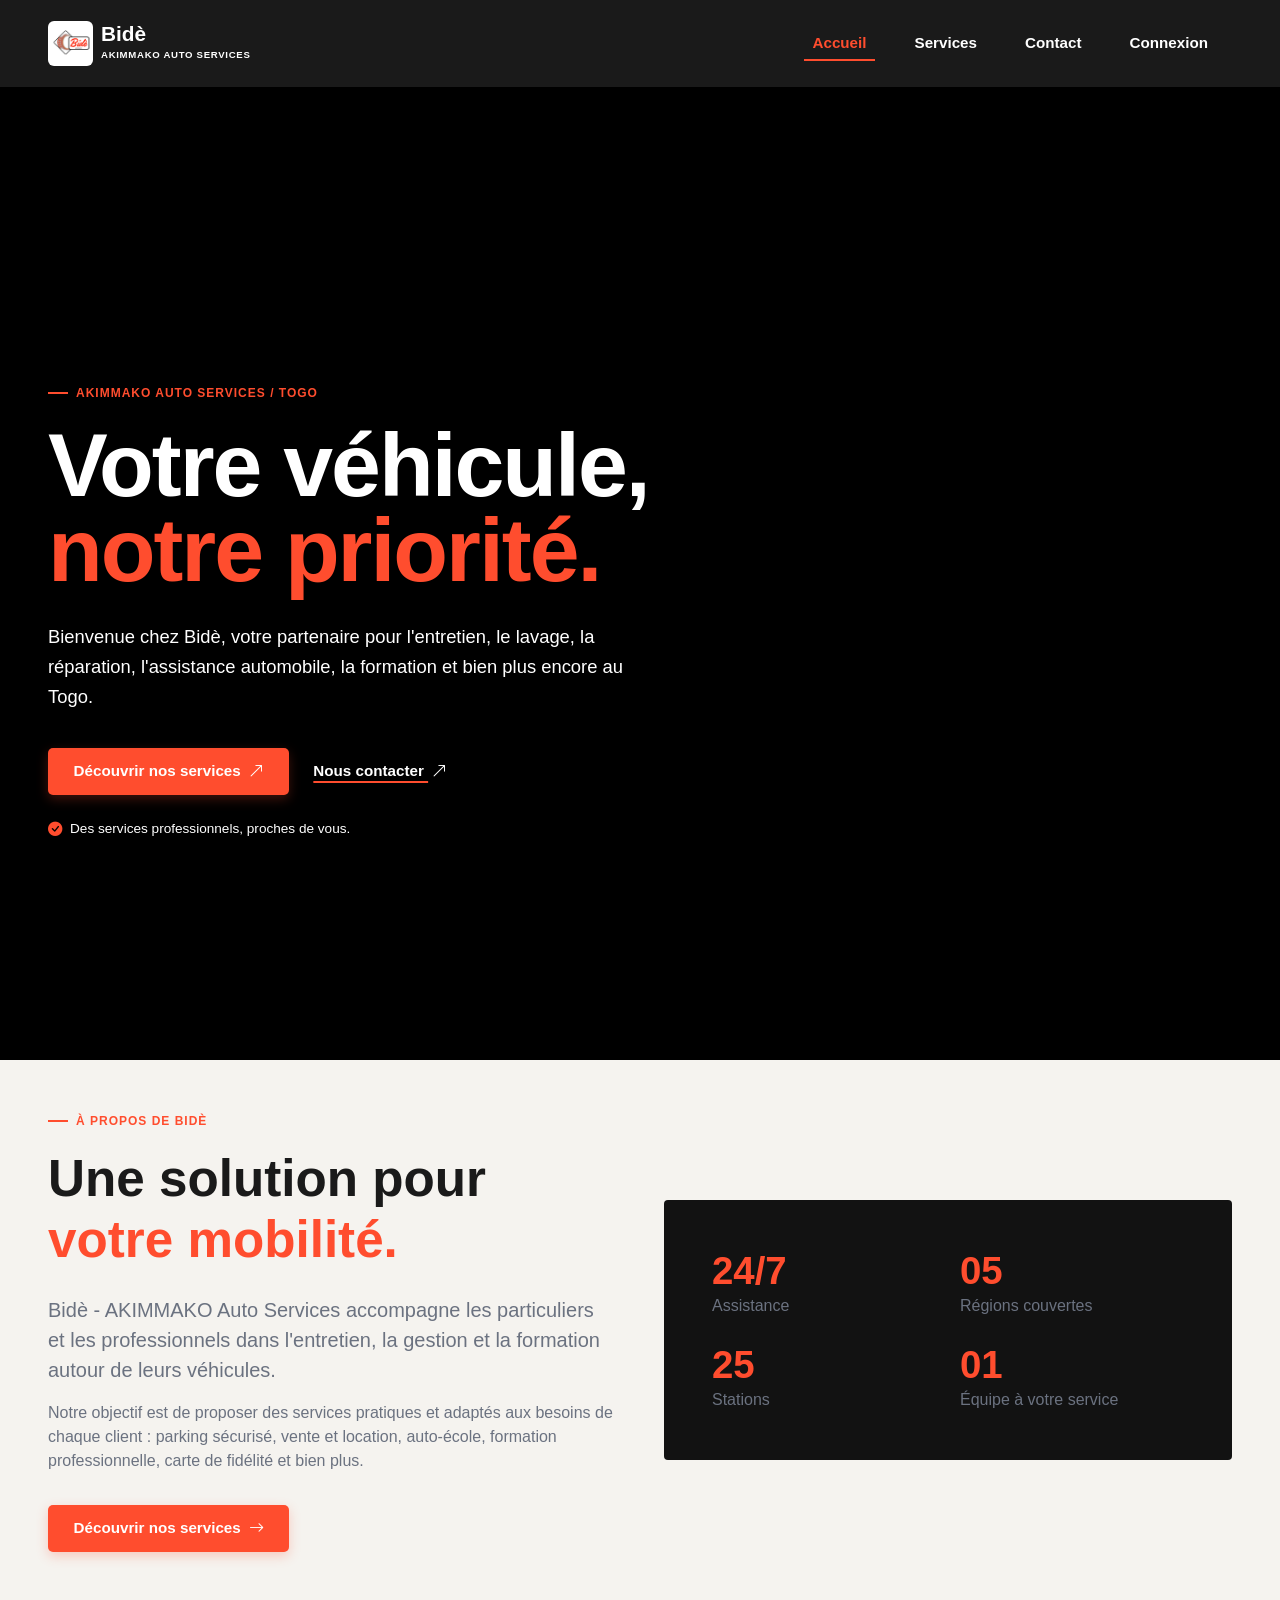
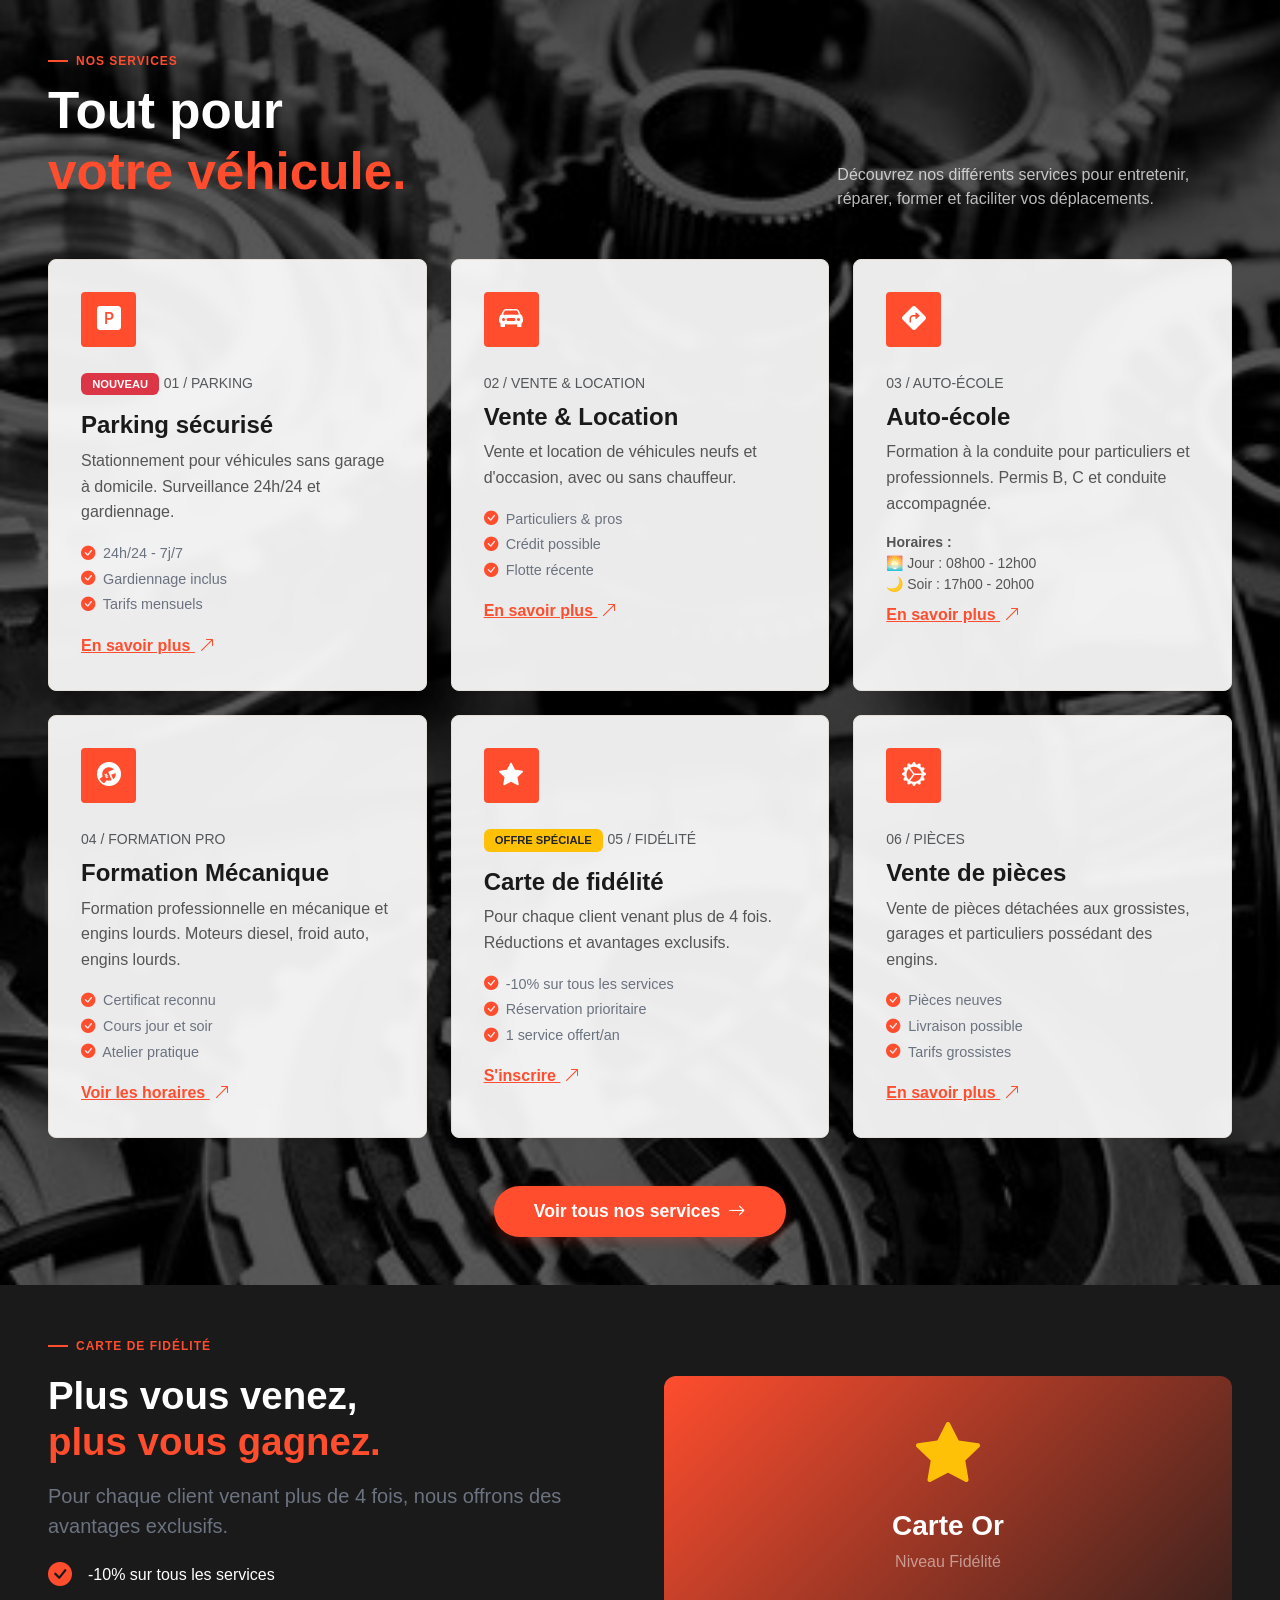
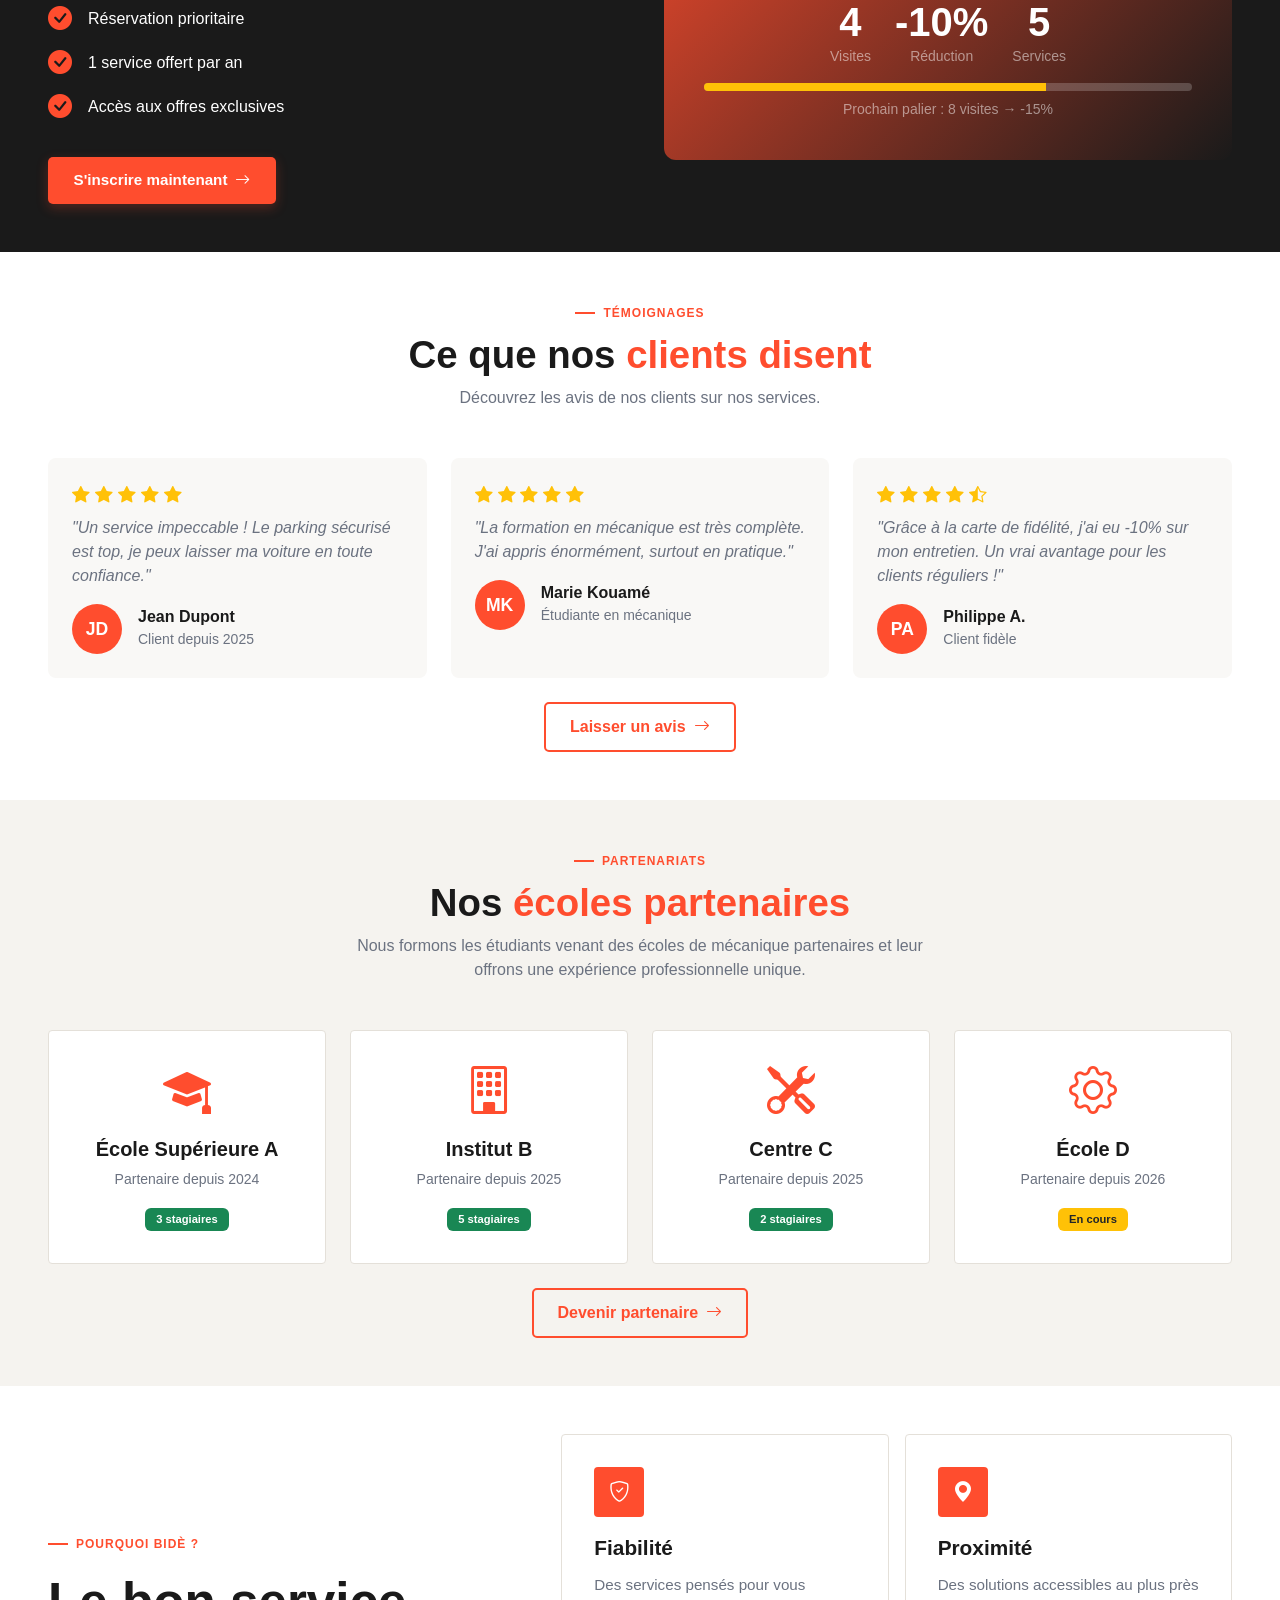
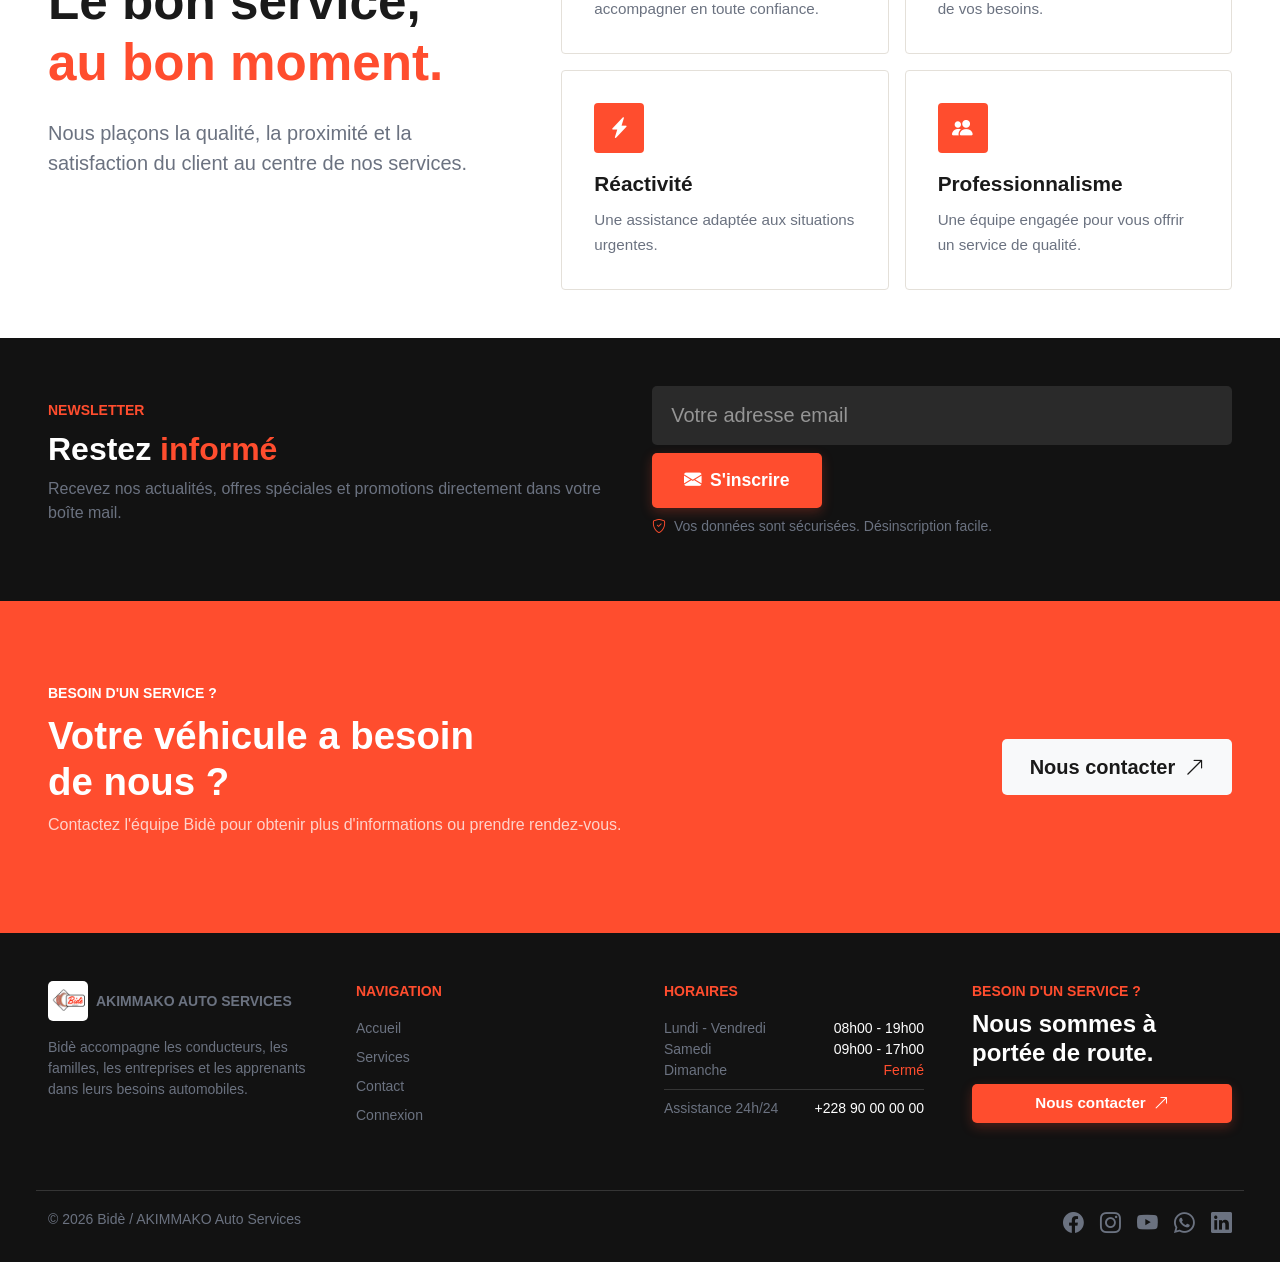
==== commit ca8d2ece: "Réorganisation complète : Déplacement des dashboards dans pages/, suppression anciens dossiers, ajou" ====
--- a/index.html
+++ b/index.html
@@ -49,19 +49,15 @@
                         <a class="nav-link nav-link-bide active" href="index.html">Accueil</a>
                     </li>
                     <li class="nav-item">
-                        <a class="nav-link nav-link-bide" href="depot_camara/service.html">Services</a>
+                        <a class="nav-link nav-link-bide" href="pages/MaJ_service/service.html">Services</a>
                     </li>
                     <li class="nav-item">
                         <a class="nav-link nav-link-bide" href="pages/contact.html">Contact</a>
                     </li>
                     <li class="nav-item">
-                        <a class="nav-link nav-link-bide" href="depot_serge/connexion.html">Connexion</a>
+                        <a class="nav-link nav-link-bide" href="pages/connexion.html">Connexion</a>
                     </li>
-                    <li class="nav-item">
-                        <a class="navbar-login" href="depot_serge/connexion.html">
-                            <i class="bi bi-person-fill me-1"></i> Espace client
-                        </a>
-                    </li>
+                    
                 </ul>
             </div>
         </div>
@@ -98,7 +94,7 @@
                     </p>
 
                     <div class="d-flex align-items-center gap-4 flex-wrap">
-                        <a href="depot_camara/service.html" class="btn btn-red">
+                        <a href="pages/MaJ_service/service.html" class="btn btn-red">
                             Découvrir nos services
                             <i class="bi bi-arrow-up-right ms-1"></i>
                         </a>
@@ -144,7 +140,7 @@
                         de chaque client : parking sécurisé, vente et location, auto-école,
                         formation professionnelle, carte de fidélité et bien plus.
                     </p>
-                    <a href="depot_camara/service.html" class="btn btn-red mt-3">
+                    <a href="pages/MaJ_service/service.html" class="btn btn-red mt-3">
                         Découvrir nos services
                         <i class="bi bi-arrow-right ms-1"></i>
                     </a>
@@ -227,7 +223,7 @@
                             <li><i class="bi bi-check-circle-fill text-danger me-1"></i> Gardiennage inclus</li>
                             <li><i class="bi bi-check-circle-fill text-danger me-1"></i> Tarifs mensuels</li>
                         </ul>
-                        <a href="depot_camara/service.html" class="fw-bold" style="color: #FF4D2E;">
+                        <a href="pages/MaJ_service/service.html" class="fw-bold" style="color: #FF4D2E;">
                             En savoir plus <i class="bi bi-arrow-up-right ms-1"></i>
                         </a>
                     </div>
@@ -248,7 +244,7 @@
                             <li><i class="bi bi-check-circle-fill text-danger me-1"></i> Crédit possible</li>
                             <li><i class="bi bi-check-circle-fill text-danger me-1"></i> Flotte récente</li>
                         </ul>
-                        <a href="depot_camara/service.html" class="fw-bold" style="color: #FF4D2E;">
+                        <a href="pages/MaJ_service/service.html" class="fw-bold" style="color: #FF4D2E;">
                             En savoir plus <i class="bi bi-arrow-up-right ms-1"></i>
                         </a>
                     </div>
@@ -269,7 +265,7 @@
                             🌅 Jour : 08h00 - 12h00<br>
                             🌙 Soir : 17h00 - 20h00
                         </div>
-                        <a href="depot_camara/service.html" class="fw-bold mt-2 d-inline-block" style="color: #FF4D2E;">
+                        <a href="pages/MaJ_service/service.html" class="fw-bold mt-2 d-inline-block" style="color: #FF4D2E;">
                             En savoir plus <i class="bi bi-arrow-up-right ms-1"></i>
                         </a>
                     </div>
@@ -290,7 +286,7 @@
                             <li><i class="bi bi-check-circle-fill text-danger me-1"></i> Cours jour et soir</li>
                             <li><i class="bi bi-check-circle-fill text-danger me-1"></i> Atelier pratique</li>
                         </ul>
-                        <a href="depot_camara/service.html" class="fw-bold" style="color: #FF4D2E;">
+                        <a href="pages/MaJ_service/service.html" class="fw-bold" style="color: #FF4D2E;">
                             Voir les horaires <i class="bi bi-arrow-up-right ms-1"></i>
                         </a>
                     </div>
@@ -312,7 +308,7 @@
                             <li><i class="bi bi-check-circle-fill text-danger me-1"></i> Réservation prioritaire</li>
                             <li><i class="bi bi-check-circle-fill text-danger me-1"></i> 1 service offert/an</li>
                         </ul>
-                        <a href="depot_serge/connexion.html" class="fw-bold" style="color: #FF4D2E;">
+                        <a href="pages/connexion.html" class="fw-bold" style="color: #FF4D2E;">
                             S'inscrire <i class="bi bi-arrow-up-right ms-1"></i>
                         </a>
                     </div>
@@ -333,7 +329,7 @@
                             <li><i class="bi bi-check-circle-fill text-danger me-1"></i> Livraison possible</li>
                             <li><i class="bi bi-check-circle-fill text-danger me-1"></i> Tarifs grossistes</li>
                         </ul>
-                        <a href="depot_camara/service.html" class="fw-bold" style="color: #FF4D2E;">
+                        <a href="pages/MaJ_service/service.html" class="fw-bold" style="color: #FF4D2E;">
                             En savoir plus <i class="bi bi-arrow-up-right ms-1"></i>
                         </a>
                     </div>
@@ -343,7 +339,7 @@
 
             <!-- BOUTON -->
             <div class="text-center mt-5">
-                <a href="depot_camara/service.html" class="btn btn-red btn-lg">
+                <a href="pages/MaJ_service/service.html" class="btn btn-red btn-lg">
                     Voir tous nos services
                     <i class="bi bi-arrow-right ms-1"></i>
                 </a>
@@ -390,7 +386,7 @@
                             <span class="text-white">Accès aux offres exclusives</span>
                         </li>
                     </ul>
-                    <a href="depot_serge/connexion.html" class="btn btn-red mt-3">
+                    <a href="pages/connexion.html" class="btn btn-red mt-3">
                         S'inscrire maintenant
                         <i class="bi bi-arrow-right ms-1"></i>
                     </a>
@@ -536,7 +532,7 @@
 
 
     <!-- =====================================================
-         PARTENARIATS ÉCOLES (comme avant)
+         PARTENARIATS ÉCOLES
     ====================================================== -->
     <section class="py-5" style="background-color: #F5F3EF;">
         <div class="container-fluid px-lg-5">
@@ -606,7 +602,7 @@
     <!-- =====================================================
          POURQUOI NOUS CHOISIR ?
     ====================================================== -->
-    <section class="py-5">
+    <section class="py-5 bg-white">
         <div class="container-fluid px-lg-5">
 
             <div class="row align-items-center g-5">
@@ -767,9 +763,9 @@
                     <span class="text-danger small fw-bold text-uppercase d-block mb-3">NAVIGATION</span>
                     <ul class="list-unstyled small d-flex flex-column gap-2">
                         <li><a href="index.html" class="text-secondary text-decoration-none">Accueil</a></li>
-                        <li><a href="depot_camara/service.html" class="text-secondary text-decoration-none">Services</a></li>
+                        <li><a href="pages/MaJ_service/service.html" class="text-secondary text-decoration-none">Services</a></li>
                         <li><a href="pages/contact.html" class="text-secondary text-decoration-none">Contact</a></li>
-                        <li><a href="depot_serge/connexion.html" class="text-secondary text-decoration-none">Connexion</a></li>
+                        <li><a href="pages/connexion.html" class="text-secondary text-decoration-none">Connexion</a></li>
                     </ul>
                 </div>
 
--- a/css/style.css
+++ b/css/style.css
@@ -1599,4 +1599,261 @@
     .contact-cta h2 {
         font-size: 1.6rem;
     }
-}+}
+
+/* =========================================================
+   PAGE CONNEXION - STYLES SPÉCIFIQUES
+========================================================= */
+
+/* --- Fond de la page --- */
+.login-page {
+    min-height: 100vh;
+    display: flex;
+    align-items: center;
+    justify-content: center;
+    background: linear-gradient(135deg, #1A1A1A 0%, #2D2D2D 100%);
+    padding: 6rem 2rem 4rem 2rem;
+}
+
+/* --- Carte de connexion --- */
+.login-card {
+    background: #FFFFFF;
+    border-radius: 12px;
+    padding: 3rem;
+    max-width: 450px;
+    width: 100%;
+    box-shadow: 0 20px 60px rgba(0, 0, 0, 0.5);
+}
+
+/* --- Logo --- */
+.login-card .logo {
+    text-align: center;
+    margin-bottom: 2rem;
+}
+
+.login-card .logo img {
+    height: 60px;
+    width: auto;
+    border-radius: 8px;
+}
+
+.login-card .logo h3 {
+    font-weight: 700;
+    color: #1A1A1A;
+    margin-top: 0.5rem;
+}
+
+.login-card .logo p {
+    color: #6B7280;
+    font-size: 0.9rem;
+}
+
+/* --- Champs du formulaire --- */
+.login-card .form-label {
+    font-weight: 600;
+    font-size: 0.9rem;
+    color: #1A1A1A;
+}
+
+.login-card .form-control {
+    padding: 0.75rem 1rem;
+    border-radius: 6px;
+    border: 1px solid #E4E0D9;
+    background: #F9F8F6;
+    transition: border-color 0.3s ease, box-shadow 0.3s ease;
+}
+
+.login-card .form-control:focus {
+    border-color: #FF4D2E;
+    box-shadow: 0 0 0 0.2rem rgba(255, 77, 46, 0.15);
+    background: #FFFFFF;
+}
+
+/* --- Bouton de connexion --- */
+.login-card .btn-login {
+    width: 100%;
+    padding: 0.9rem;
+    background: #FF4D2E;
+    color: #FFFFFF;
+    border: none;
+    border-radius: 6px;
+    font-weight: 600;
+    font-size: 1rem;
+    transition: background 0.25s ease, transform 0.25s ease, box-shadow 0.25s ease;
+    cursor: pointer;
+}
+
+.login-card .btn-login:hover {
+    background: #E03E20;
+    transform: translateY(-2px);
+    box-shadow: 0 7px 18px rgba(255, 77, 46, 0.35);
+}
+
+.login-card .btn-login:disabled {
+    opacity: 0.6;
+    cursor: not-allowed;
+    transform: none;
+}
+
+/* --- Séparateur --- */
+.login-card .divider {
+    display: flex;
+    align-items: center;
+    gap: 1rem;
+    margin: 1.5rem 0;
+    color: #9CA3AF;
+    font-size: 0.85rem;
+}
+
+.login-card .divider::before,
+.login-card .divider::after {
+    content: "";
+    flex: 1;
+    height: 1px;
+    background: #E4E0D9;
+}
+
+/* --- Comptes de démonstration --- */
+.login-card .demo-accounts {
+    background: #F9F8F6;
+    border-radius: 8px;
+    padding: 1rem;
+    margin-top: 1rem;
+}
+
+.login-card .demo-accounts .demo-title {
+    font-size: 0.75rem;
+    font-weight: 700;
+    text-transform: uppercase;
+    color: #6B7280;
+    text-align: center;
+    margin-bottom: 0.75rem;
+}
+
+.login-card .demo-accounts .demo-item {
+    display: flex;
+    justify-content: space-between;
+    align-items: center;
+    padding: 0.35rem 0;
+    font-size: 0.85rem;
+    border-bottom: 1px solid #E4E0D9;
+}
+
+.login-card .demo-accounts .demo-item:last-child {
+    border-bottom: none;
+}
+
+/* --- Badges des rôles --- */
+.login-card .demo-accounts .demo-item .badge-role {
+    font-size: 0.65rem;
+    padding: 0.2rem 0.6rem;
+    border-radius: 12px;
+    font-weight: 600;
+}
+
+.badge-role.admin {
+    background: #8B5CF6;
+    color: #FFFFFF;
+}
+
+.badge-role.gestionnaire {
+    background: #3B82F6;
+    color: #FFFFFF;
+}
+
+.badge-role.client {
+    background: #10B981;
+    color: #FFFFFF;
+}
+
+/* --- Liens du bas --- */
+.login-card .footer-links {
+    text-align: center;
+    margin-top: 1.5rem;
+}
+
+.login-card .footer-links a {
+    color: #6B7280;
+    text-decoration: none;
+    font-size: 0.9rem;
+    transition: color 0.25s ease;
+}
+
+.login-card .footer-links a:hover {
+    color: #FF4D2E;
+}
+
+.login-card .footer-links .separator {
+    color: #E4E0D9;
+    margin: 0 0.5rem;
+}
+
+/* =========================================================
+   TOAST (notification)
+========================================================= */
+
+.login-toast {
+    position: fixed;
+    top: 20px;
+    right: 20px;
+    padding: 12px 24px;
+    border-radius: 8px;
+    color: #fff;
+    font-weight: 600;
+    font-size: 0.95rem;
+    z-index: 9999;
+    box-shadow: 0 10px 30px rgba(0, 0, 0, 0.2);
+    animation: slideDown 0.3s ease forwards;
+}
+
+.login-toast.error {
+    background: #EF4444;
+}
+
+.login-toast.success {
+    background: #10B981;
+}
+
+@keyframes slideDown {
+    0% {
+        opacity: 0;
+        transform: translateY(-20px);
+    }
+    100% {
+        opacity: 1;
+        transform: translateY(0);
+    }
+}
+
+/* =========================================================
+   RESPONSIVE
+========================================================= */
+
+@media (max-width: 576px) {
+    .login-page {
+        padding: 5rem 1rem 2rem 1rem;
+    }
+
+    .login-card {
+        padding: 2rem 1.5rem;
+    }
+
+    .login-card .demo-accounts .demo-item {
+        flex-wrap: wrap;
+        gap: 0.25rem;
+    }
+}
+
+
+.login-card .logo img {
+    height: 100px;  /* Encore plus grand */
+    width: auto;
+    border-radius: 8px;
+}
+
+@media (max-width: 576px) {
+    .login-card .logo img {
+        height: 60px;  /* Plus petit sur mobile */
+    }
+}
+
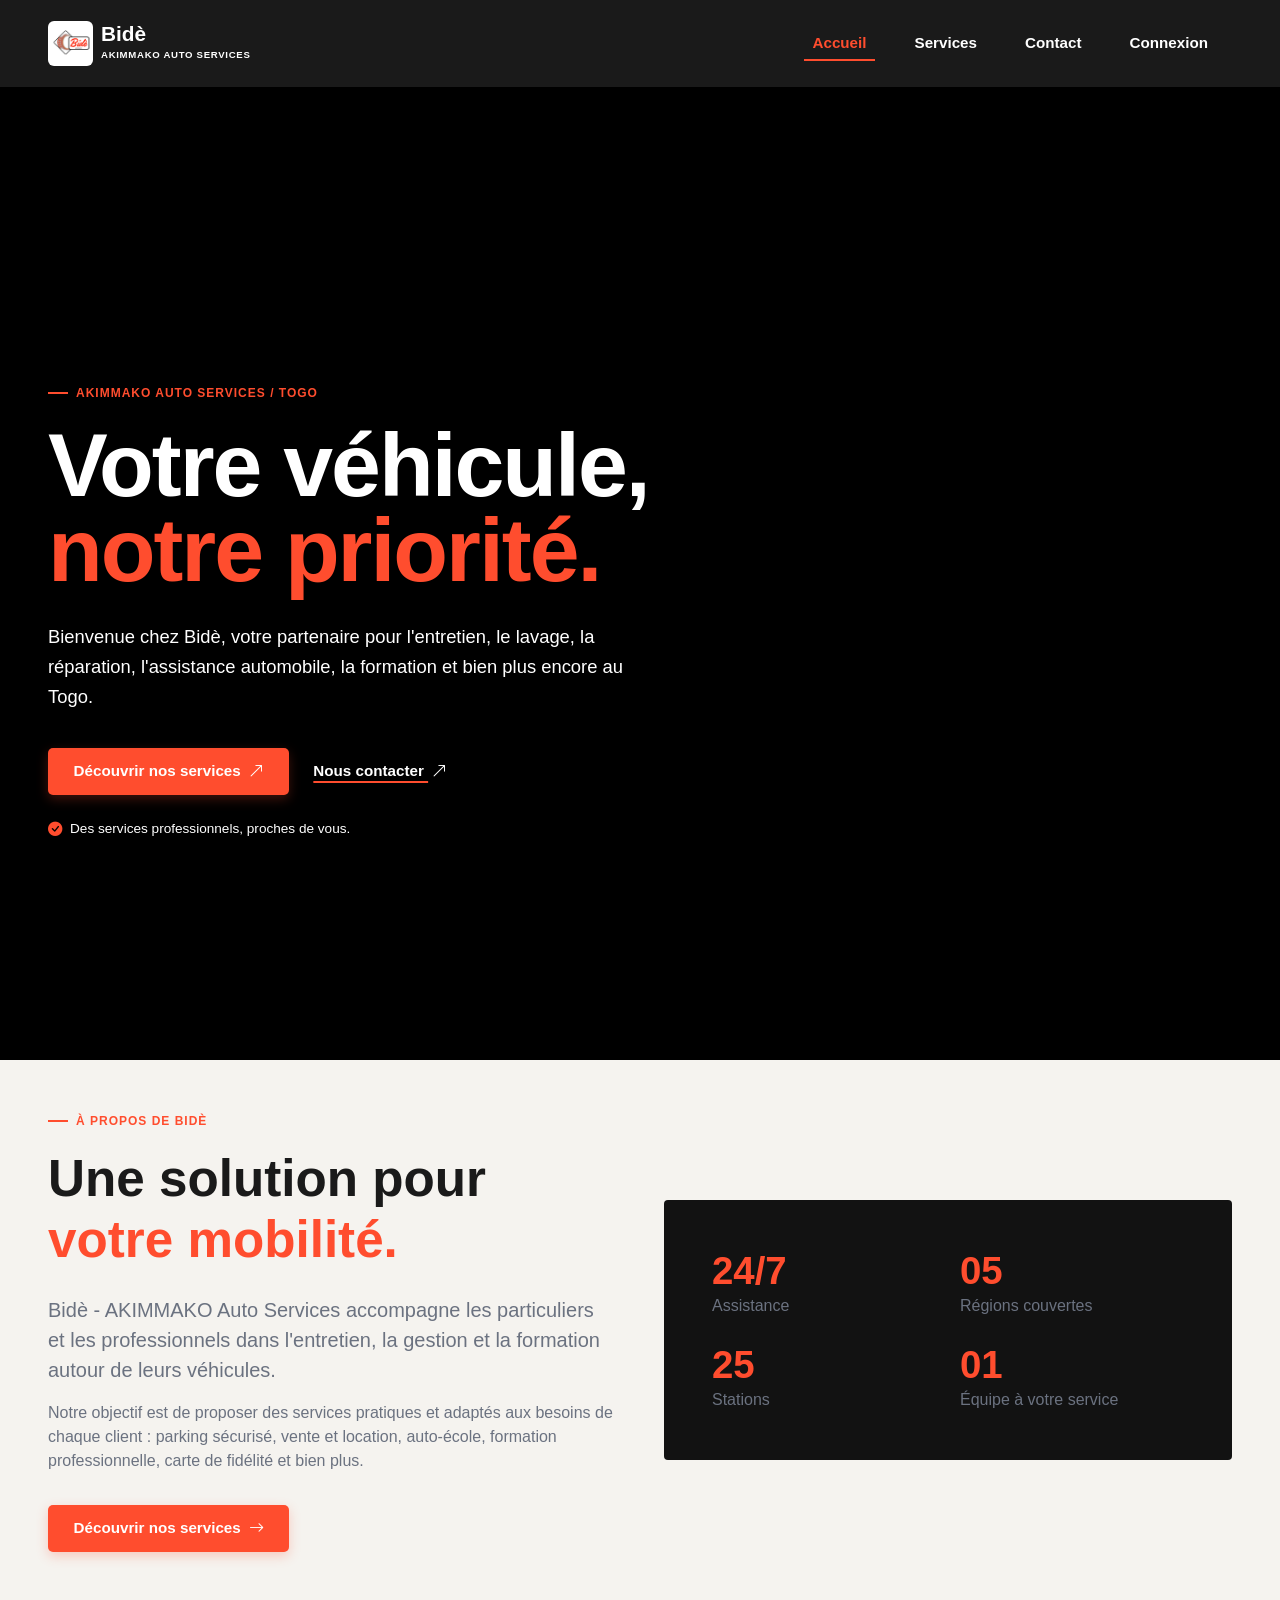
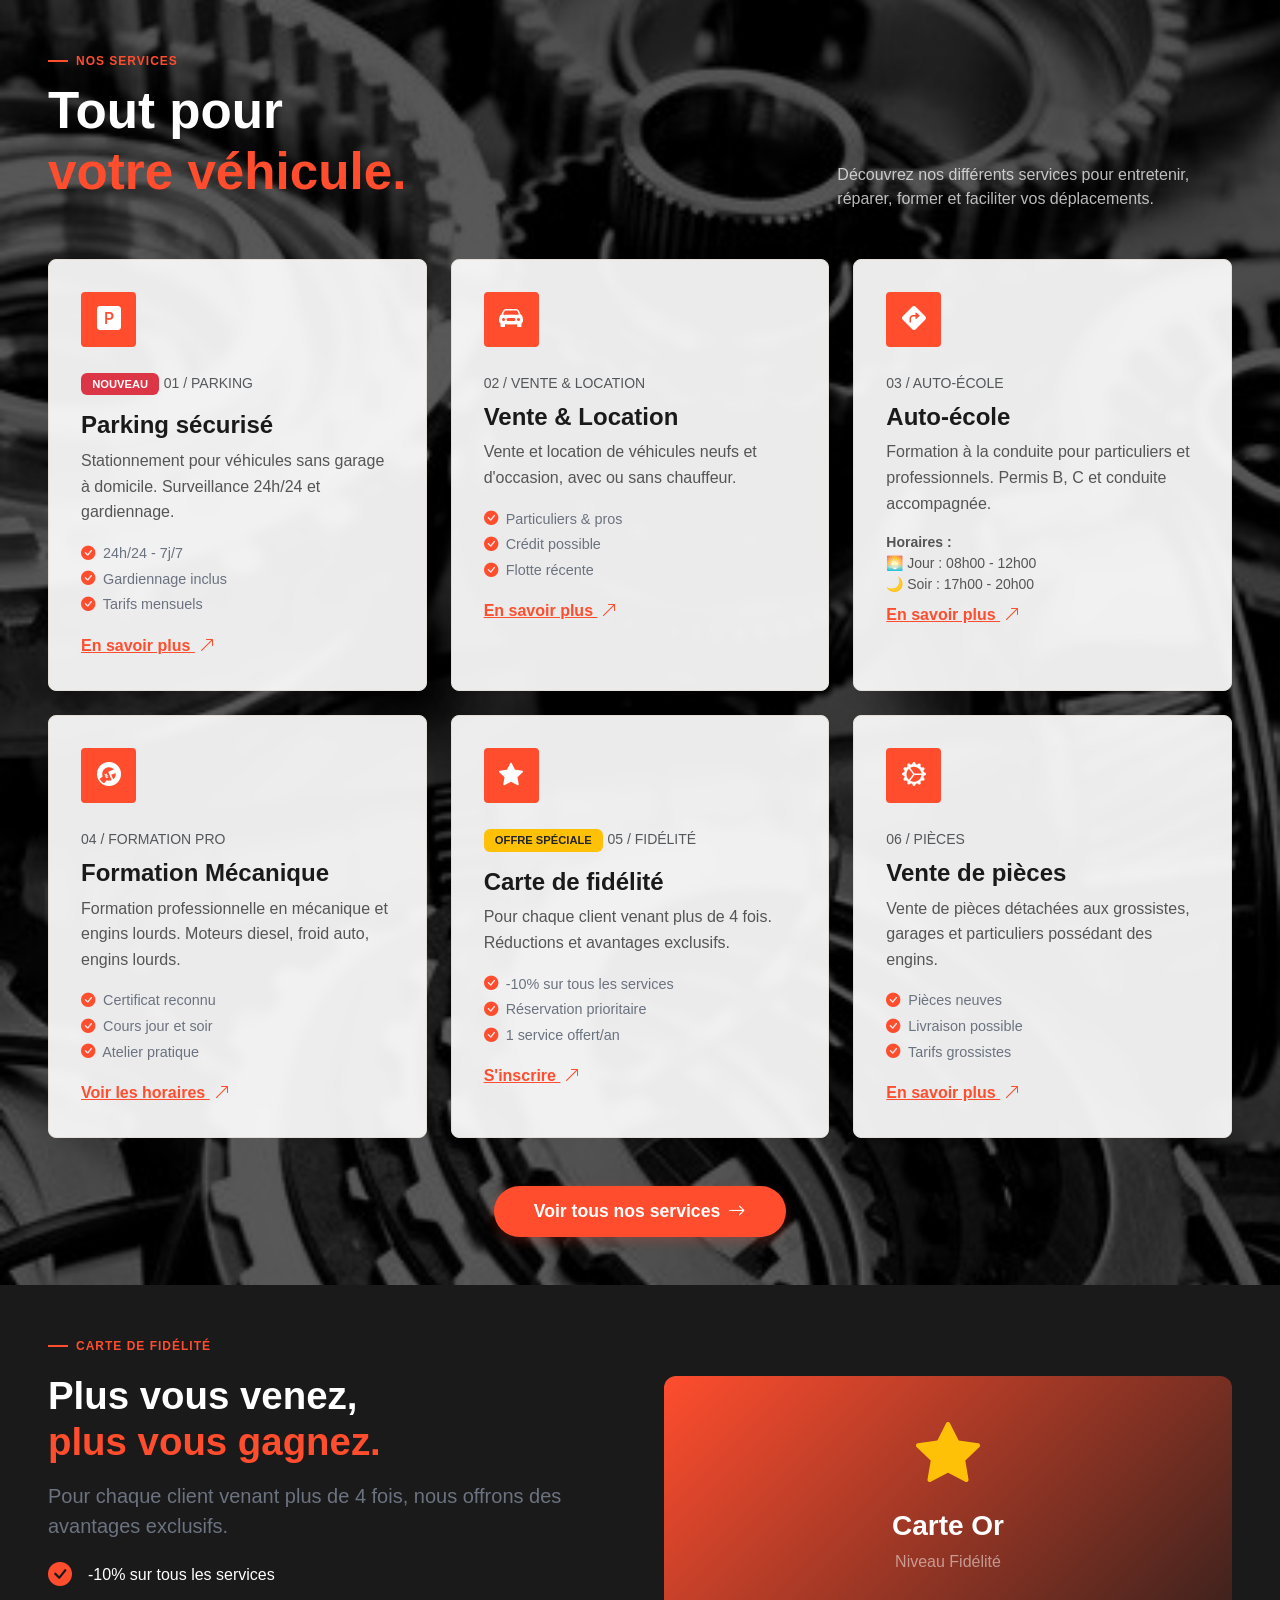
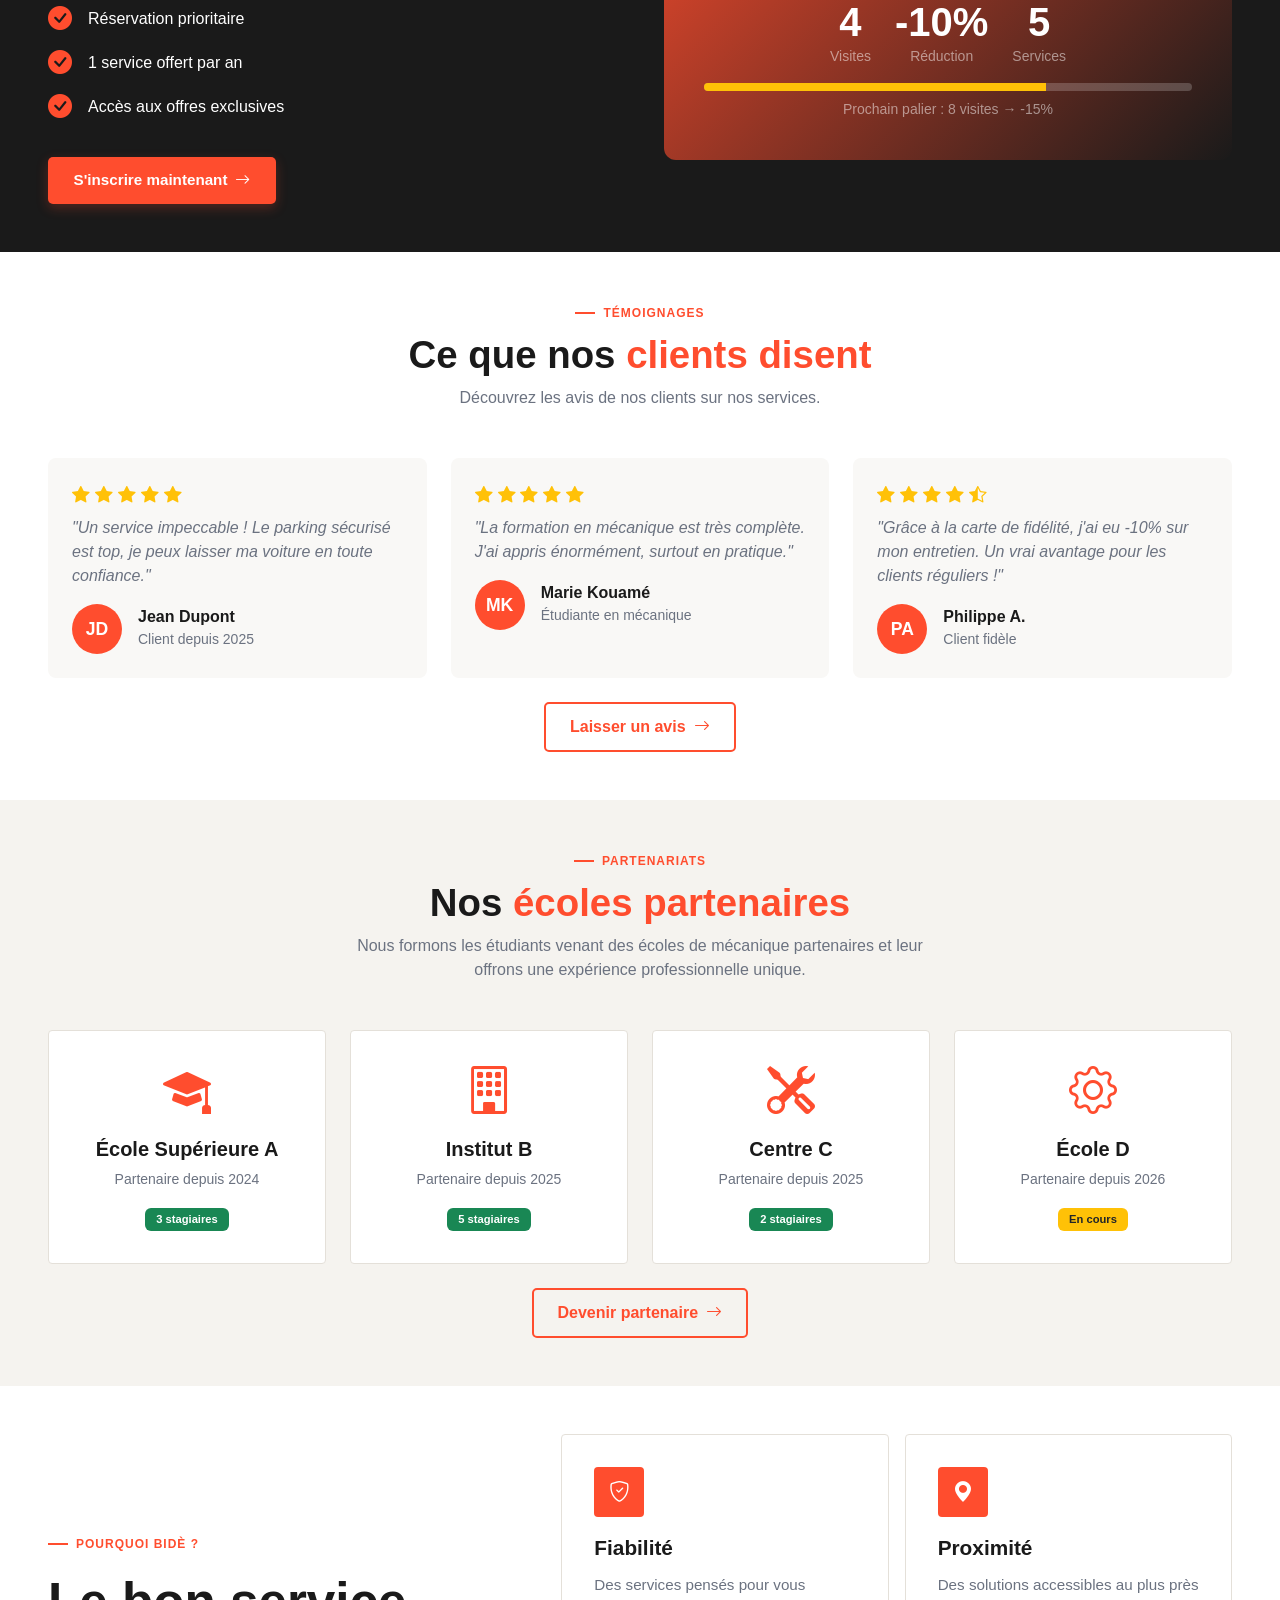
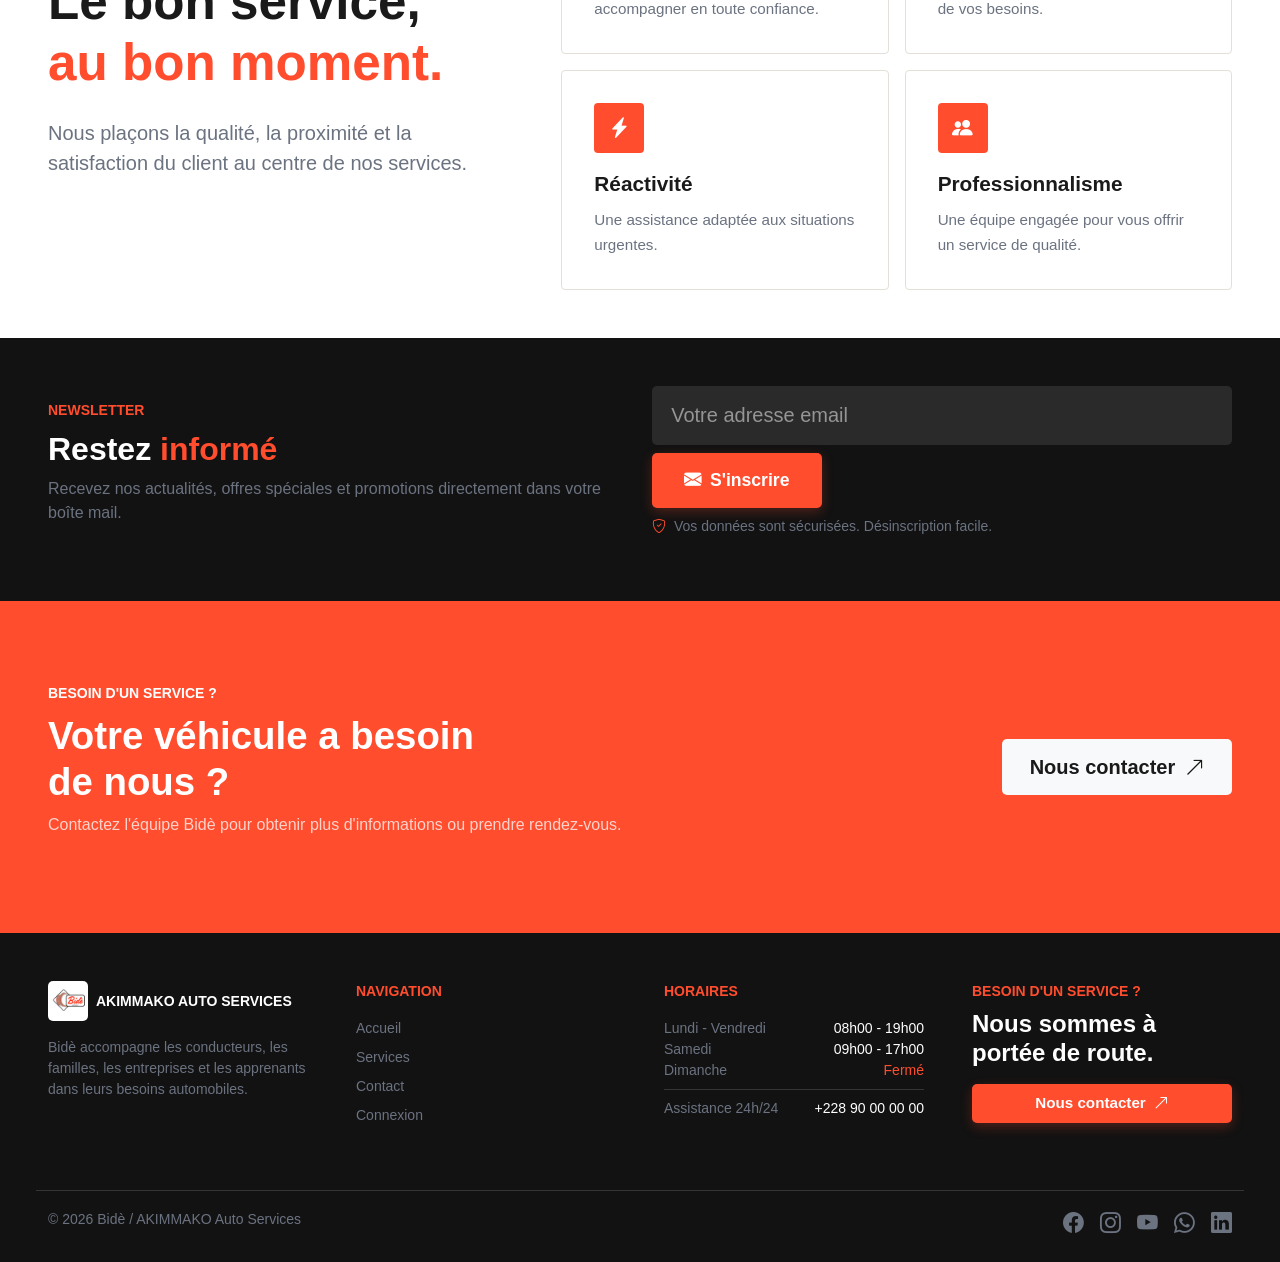
==== commit 23ba10ca: "suppression du fichier styles.css double et modification de la couleur du nom de l'entreprise" ====
--- a/index.html
+++ b/index.html
@@ -749,7 +749,7 @@
                 <div class="col-lg-3 col-md-6">
                     <div class="d-flex align-items-center gap-2 mb-3">
                         <img src="images/logo.jpeg" alt="Logo Bidè" class="brand-logo-img-footer">
-                        <span class="small fw-semibold text-secondary">AKIMMAKO AUTO SERVICES</span>
+                        <span class="small fw-semibold text-secondary footer-subtitle">AKIMMAKO AUTO SERVICES</span>
                     </div>
                     <p class="text-secondary small">
                         Bidè accompagne les conducteurs, les familles,
--- a/css/style.css
+++ b/css/style.css
@@ -1857,3 +1857,8 @@
     }
 }
 
+/* Footer - Sous-titre en blanc pur */
+.footer-subtitle {
+    color: #FFFFFF !important;
+    opacity: 1;
+}
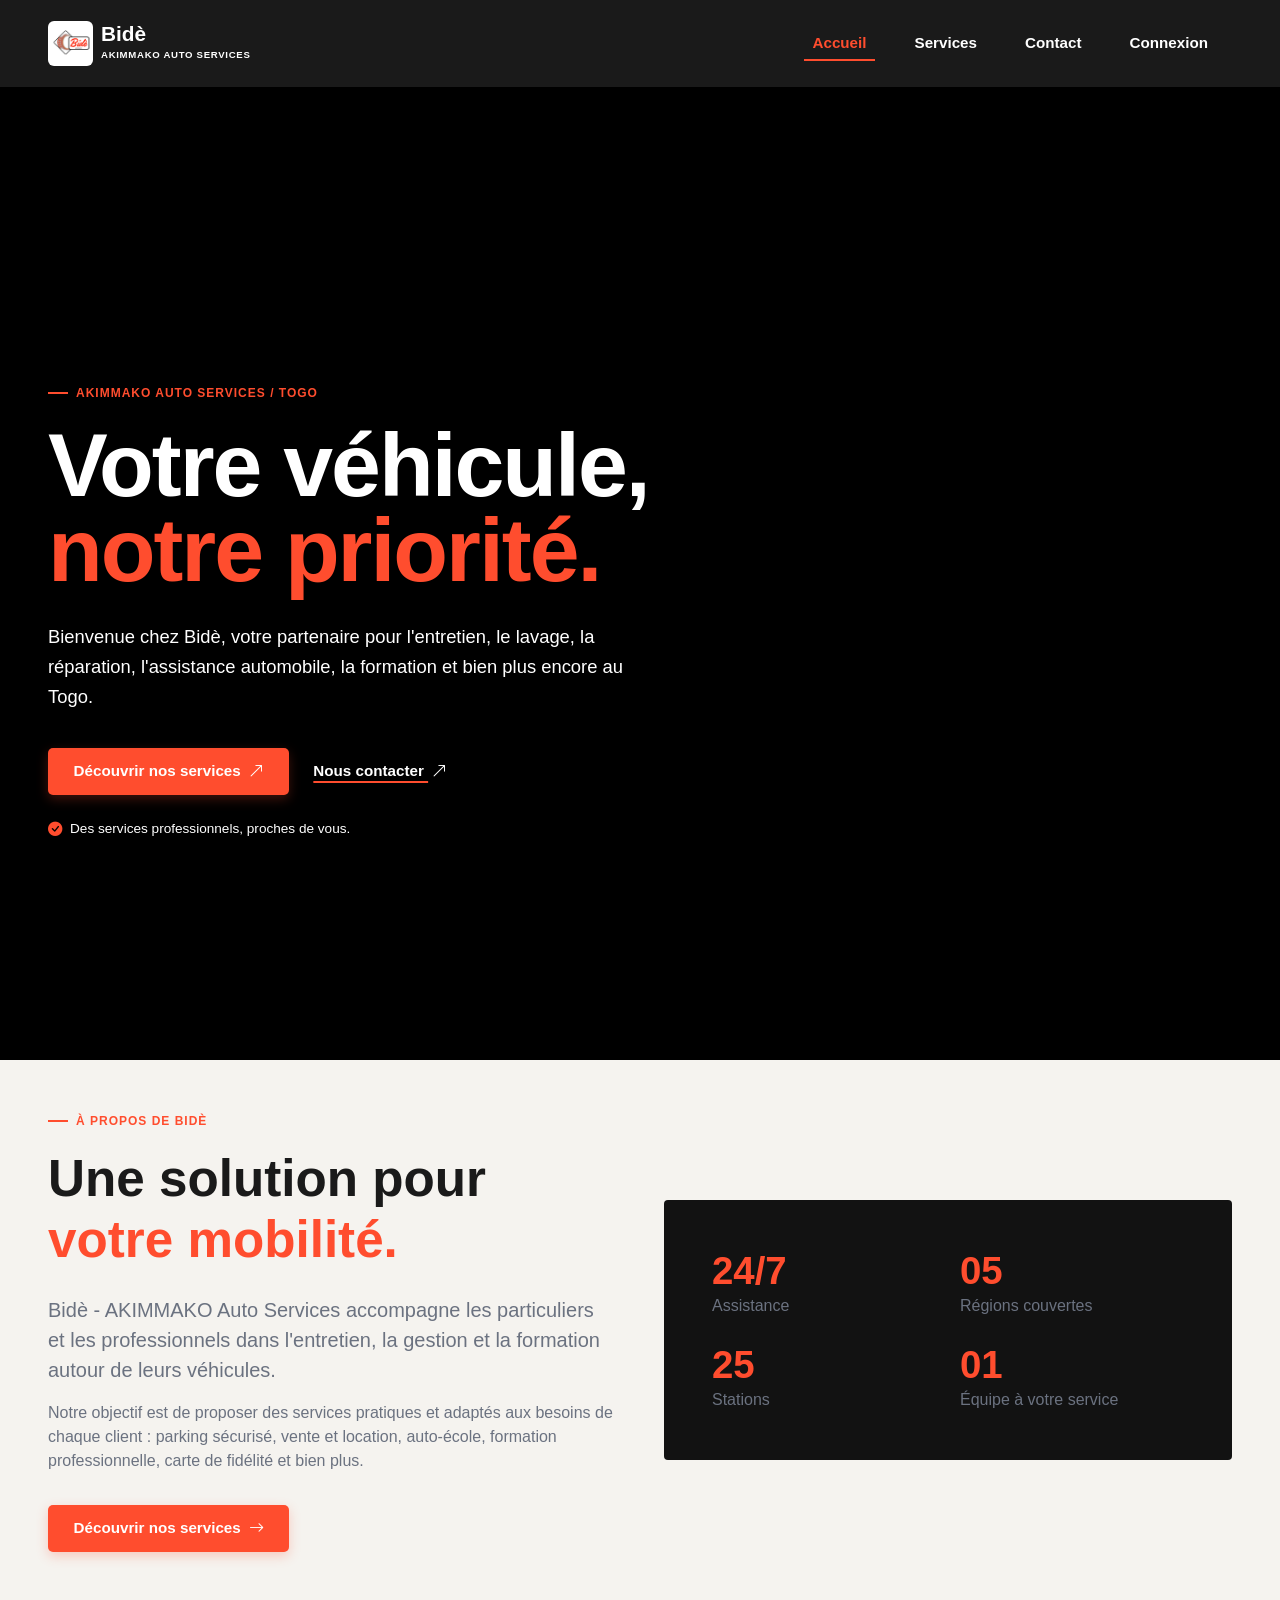
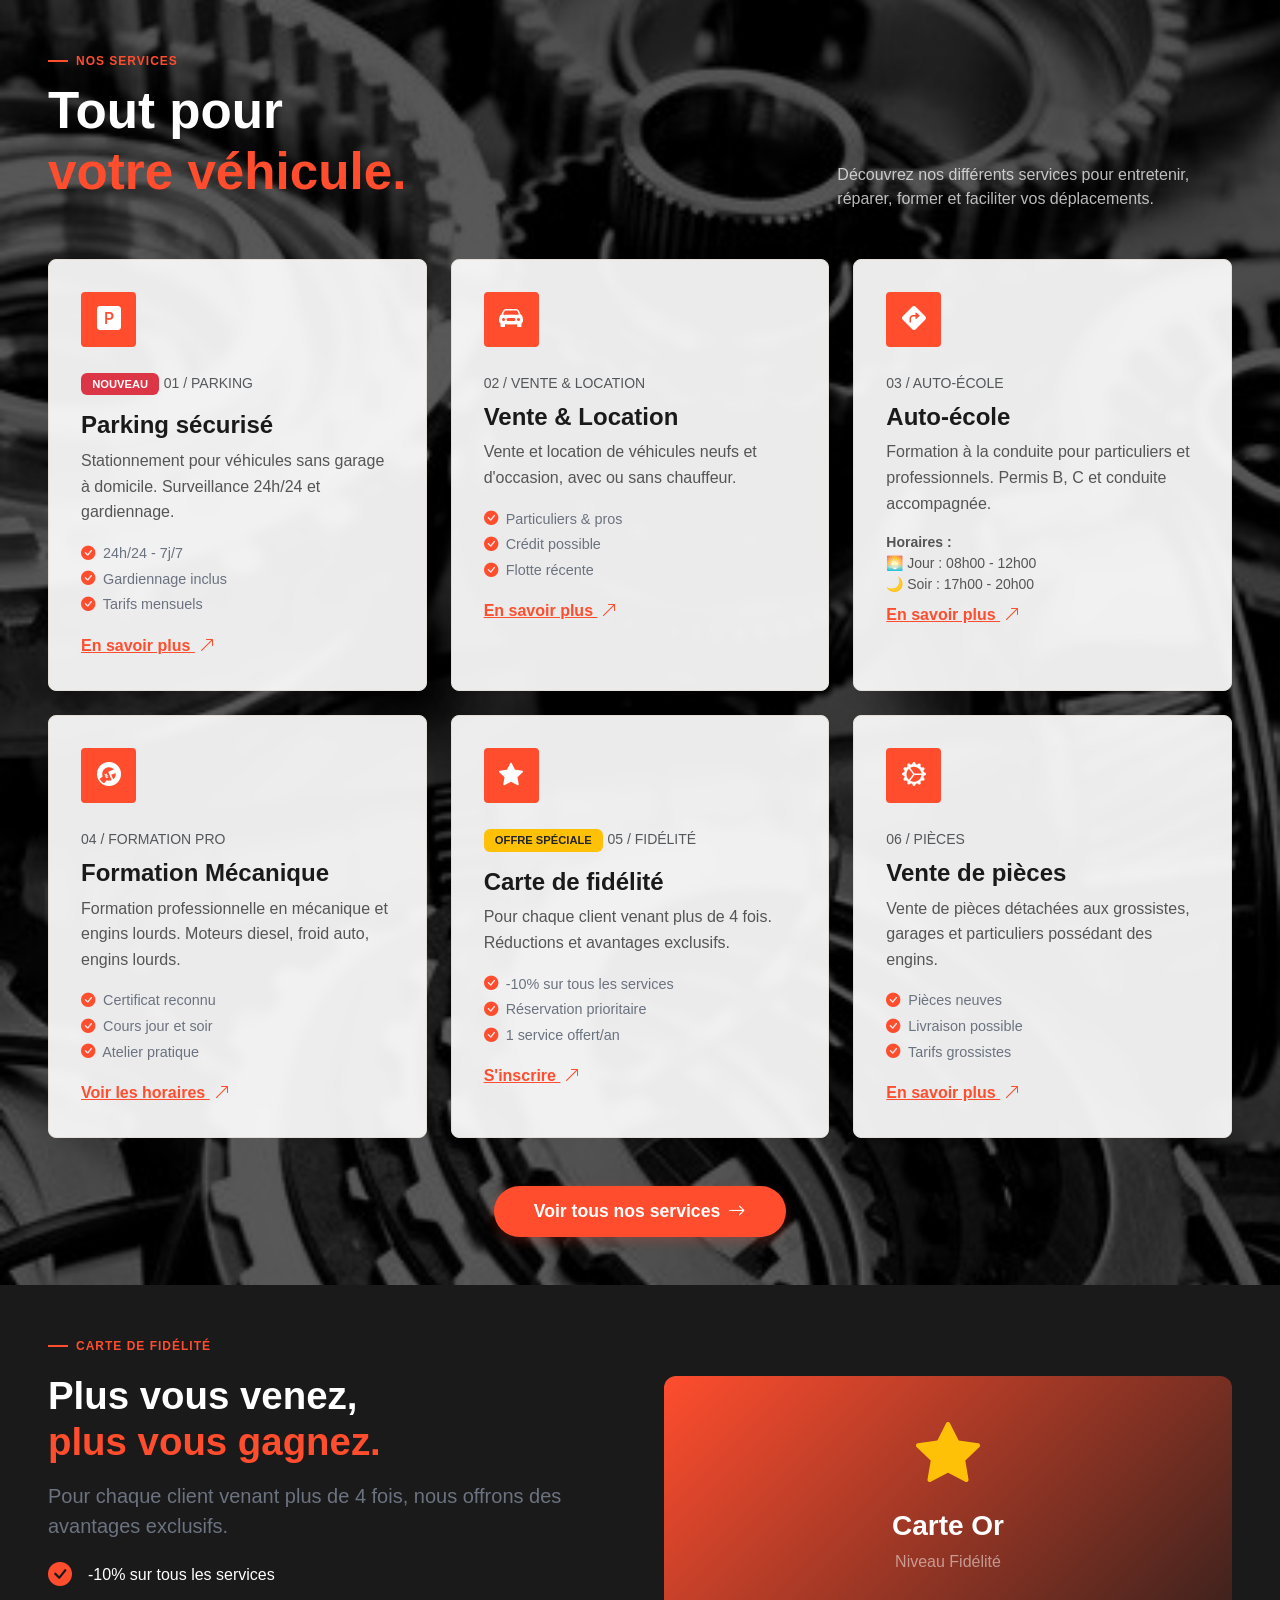
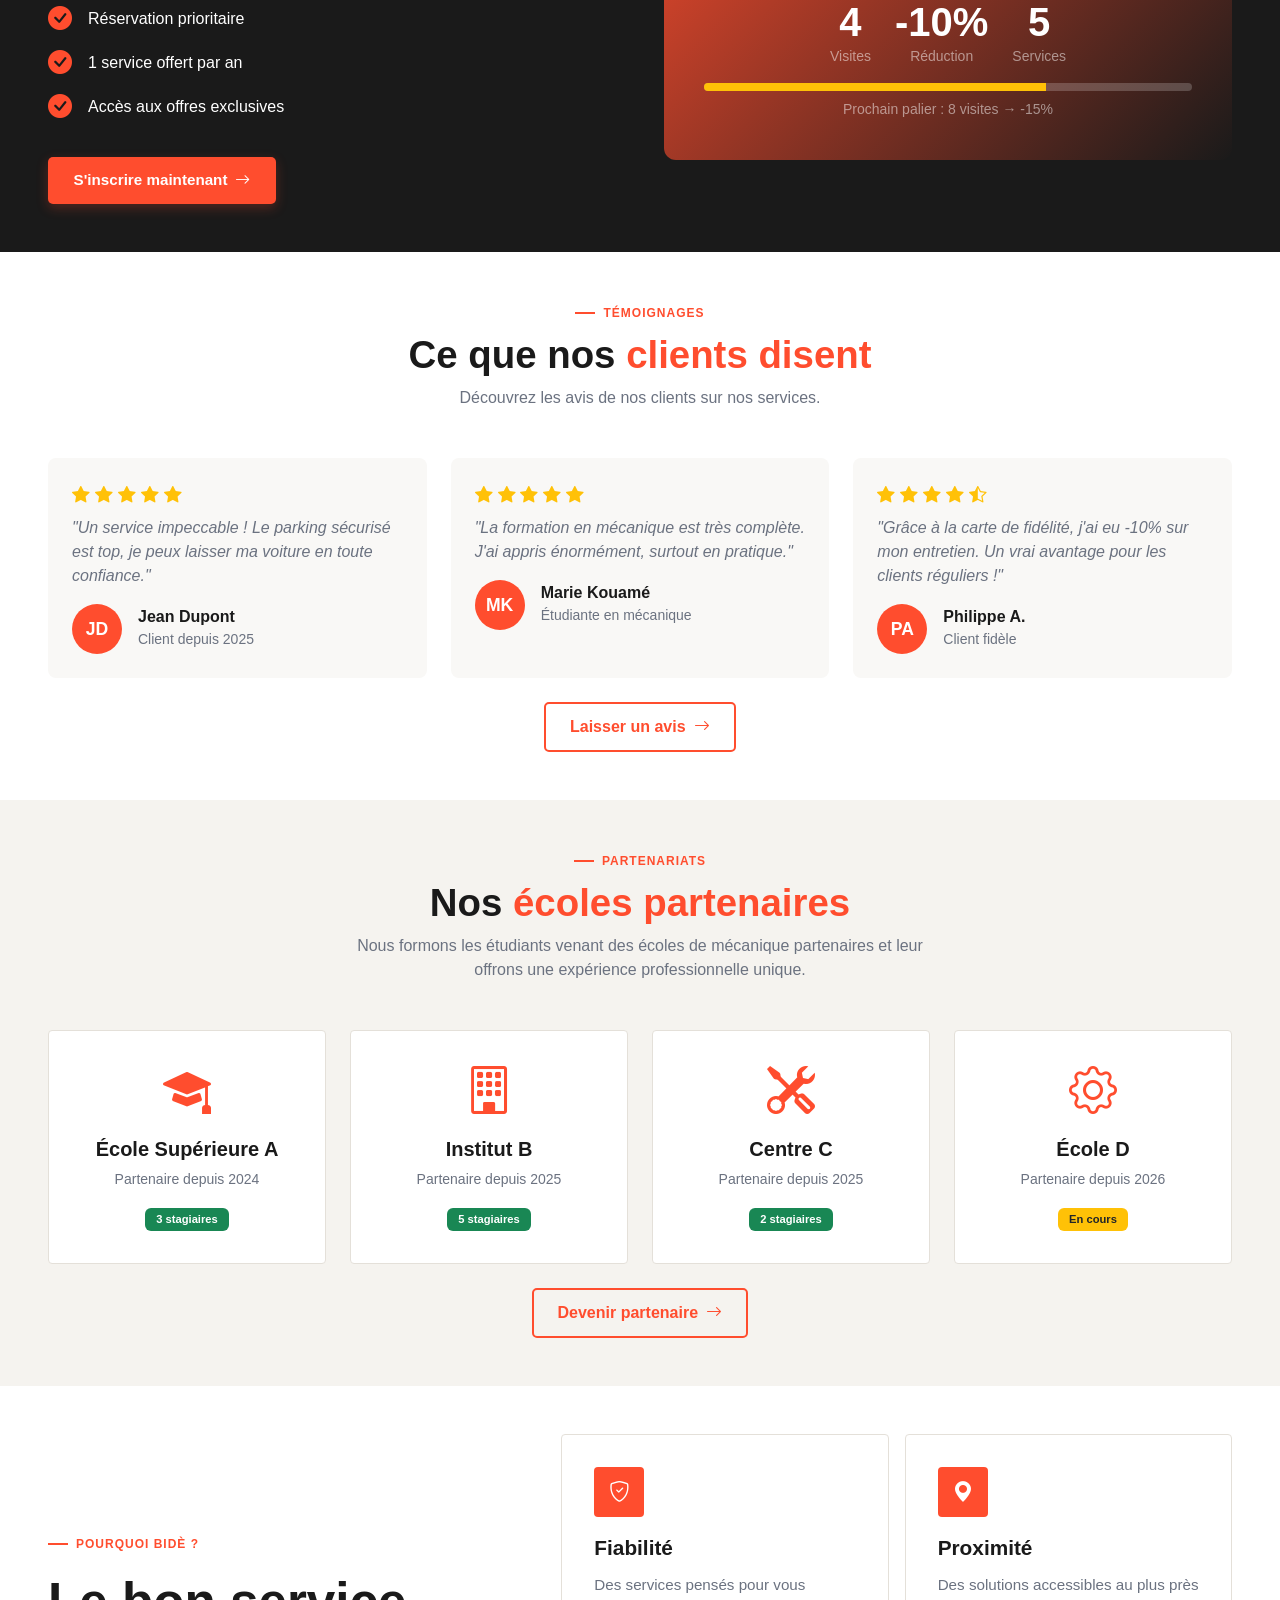
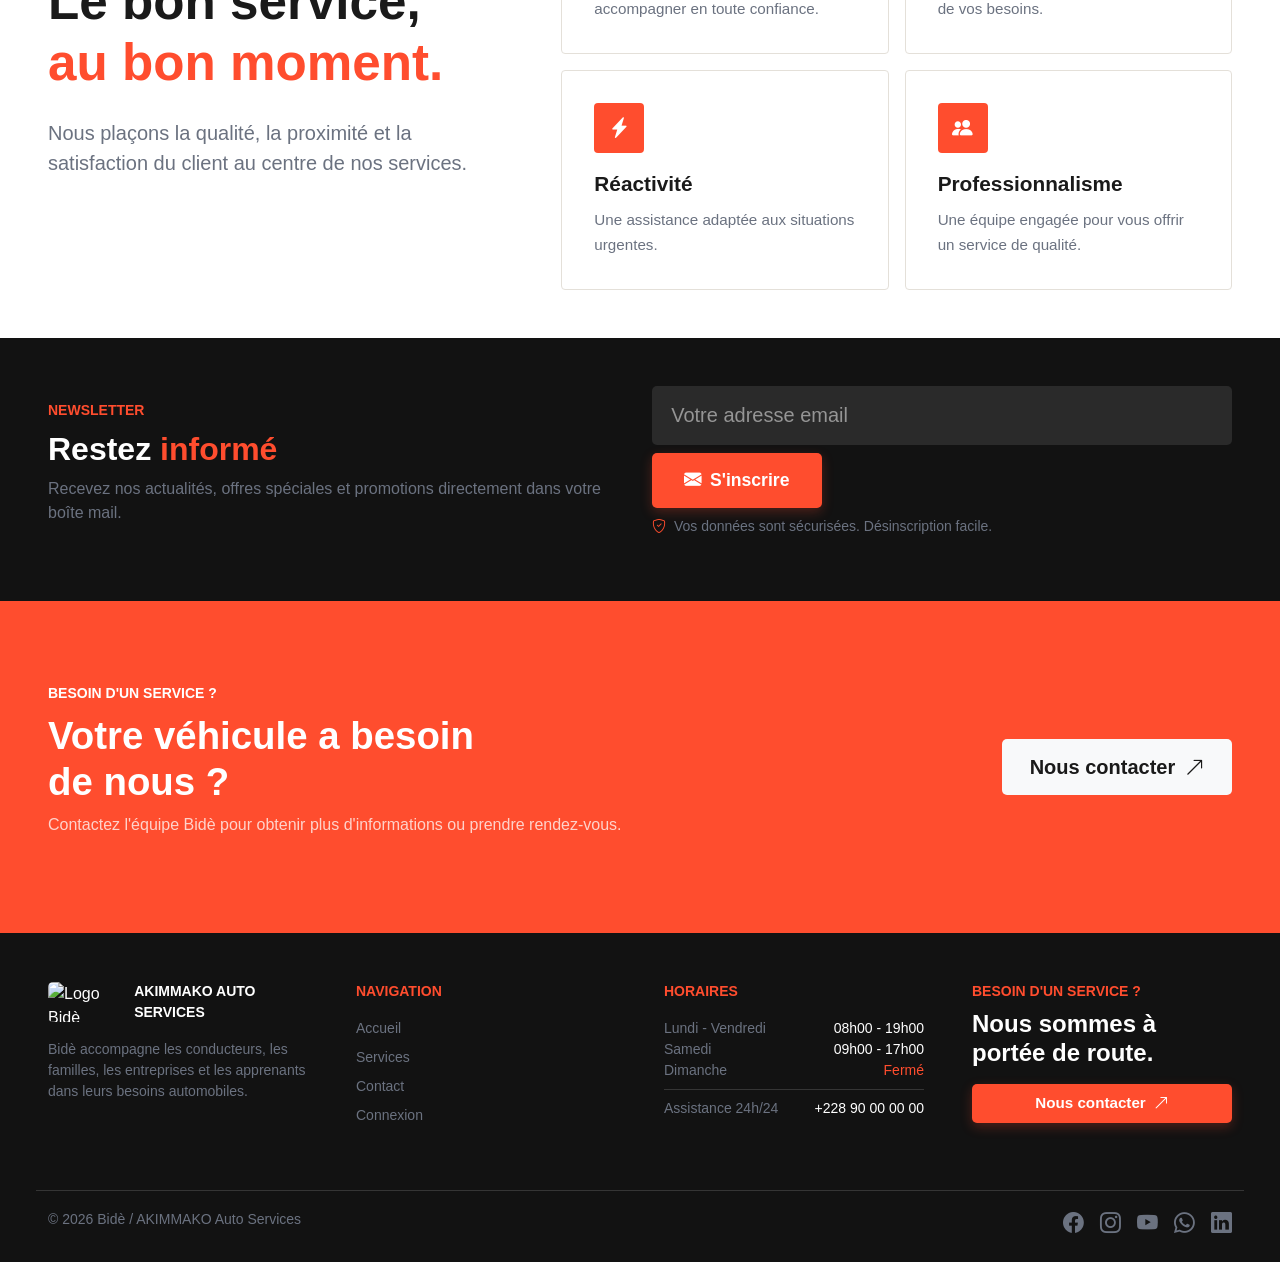
==== commit 54768e92: "correction du chemin des images dans les pages accueil,connexion et contact" ====
--- a/index.html
+++ b/index.html
@@ -748,7 +748,7 @@
                 <!-- IDENTITÉ -->
                 <div class="col-lg-3 col-md-6">
                     <div class="d-flex align-items-center gap-2 mb-3">
-                        <img src="images/logo.jpeg" alt="Logo Bidè" class="brand-logo-img-footer">
+                        <img src="Images/logo.jpeg" alt="Logo Bidè" class="brand-logo-img-footer">
                         <span class="small fw-semibold text-secondary footer-subtitle">AKIMMAKO AUTO SERVICES</span>
                     </div>
                     <p class="text-secondary small">
